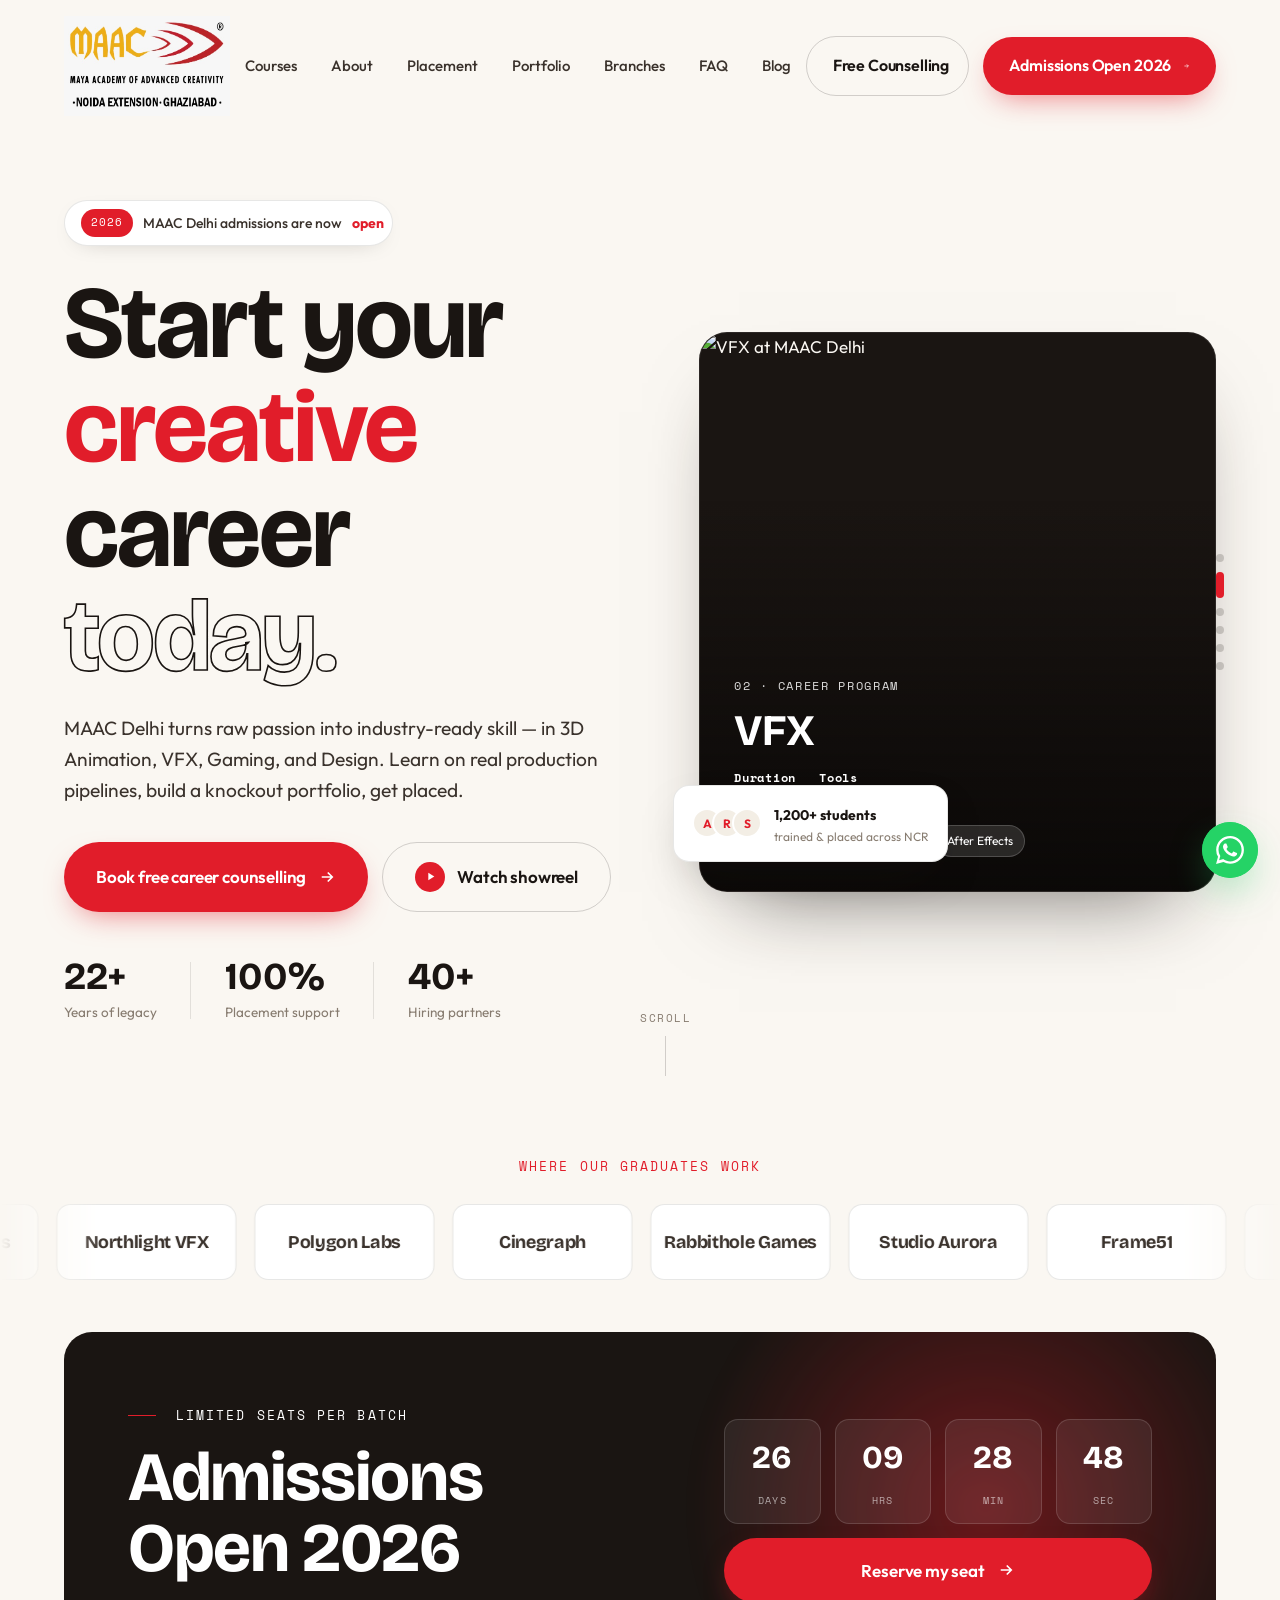
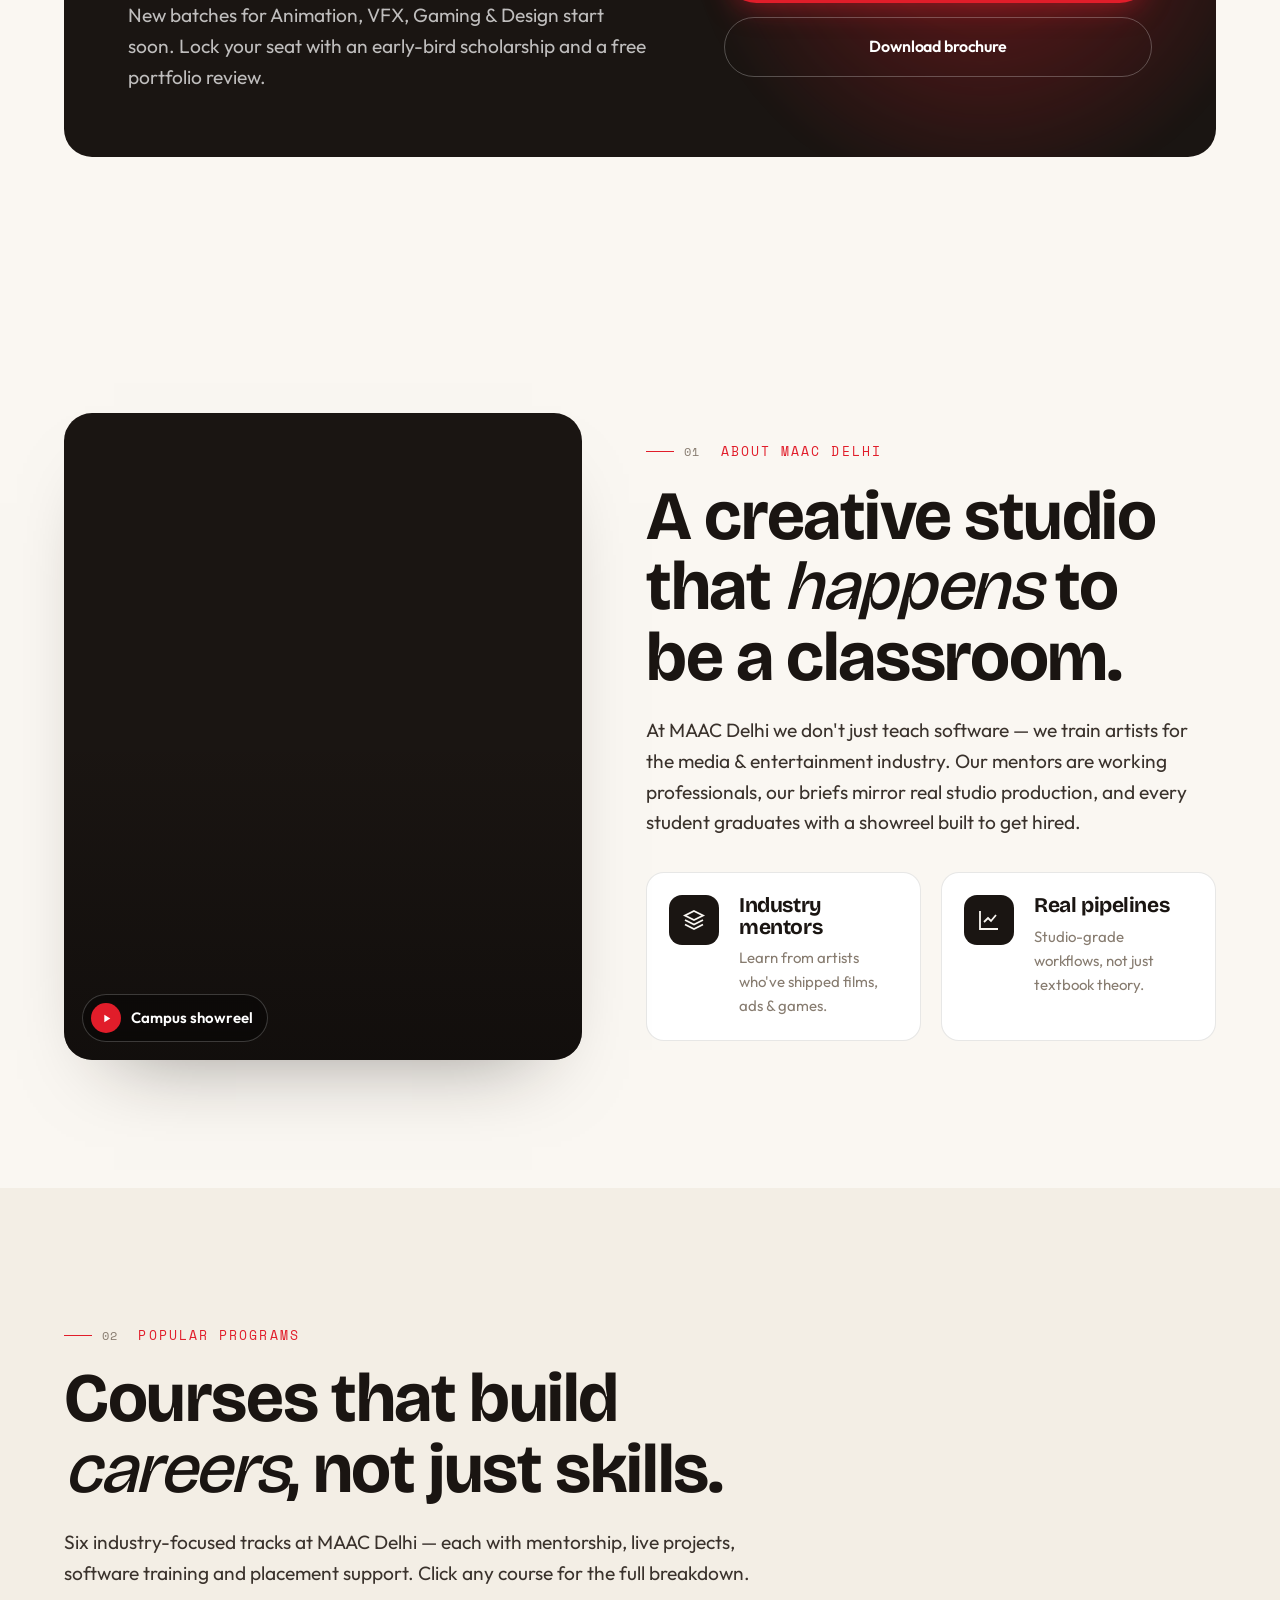
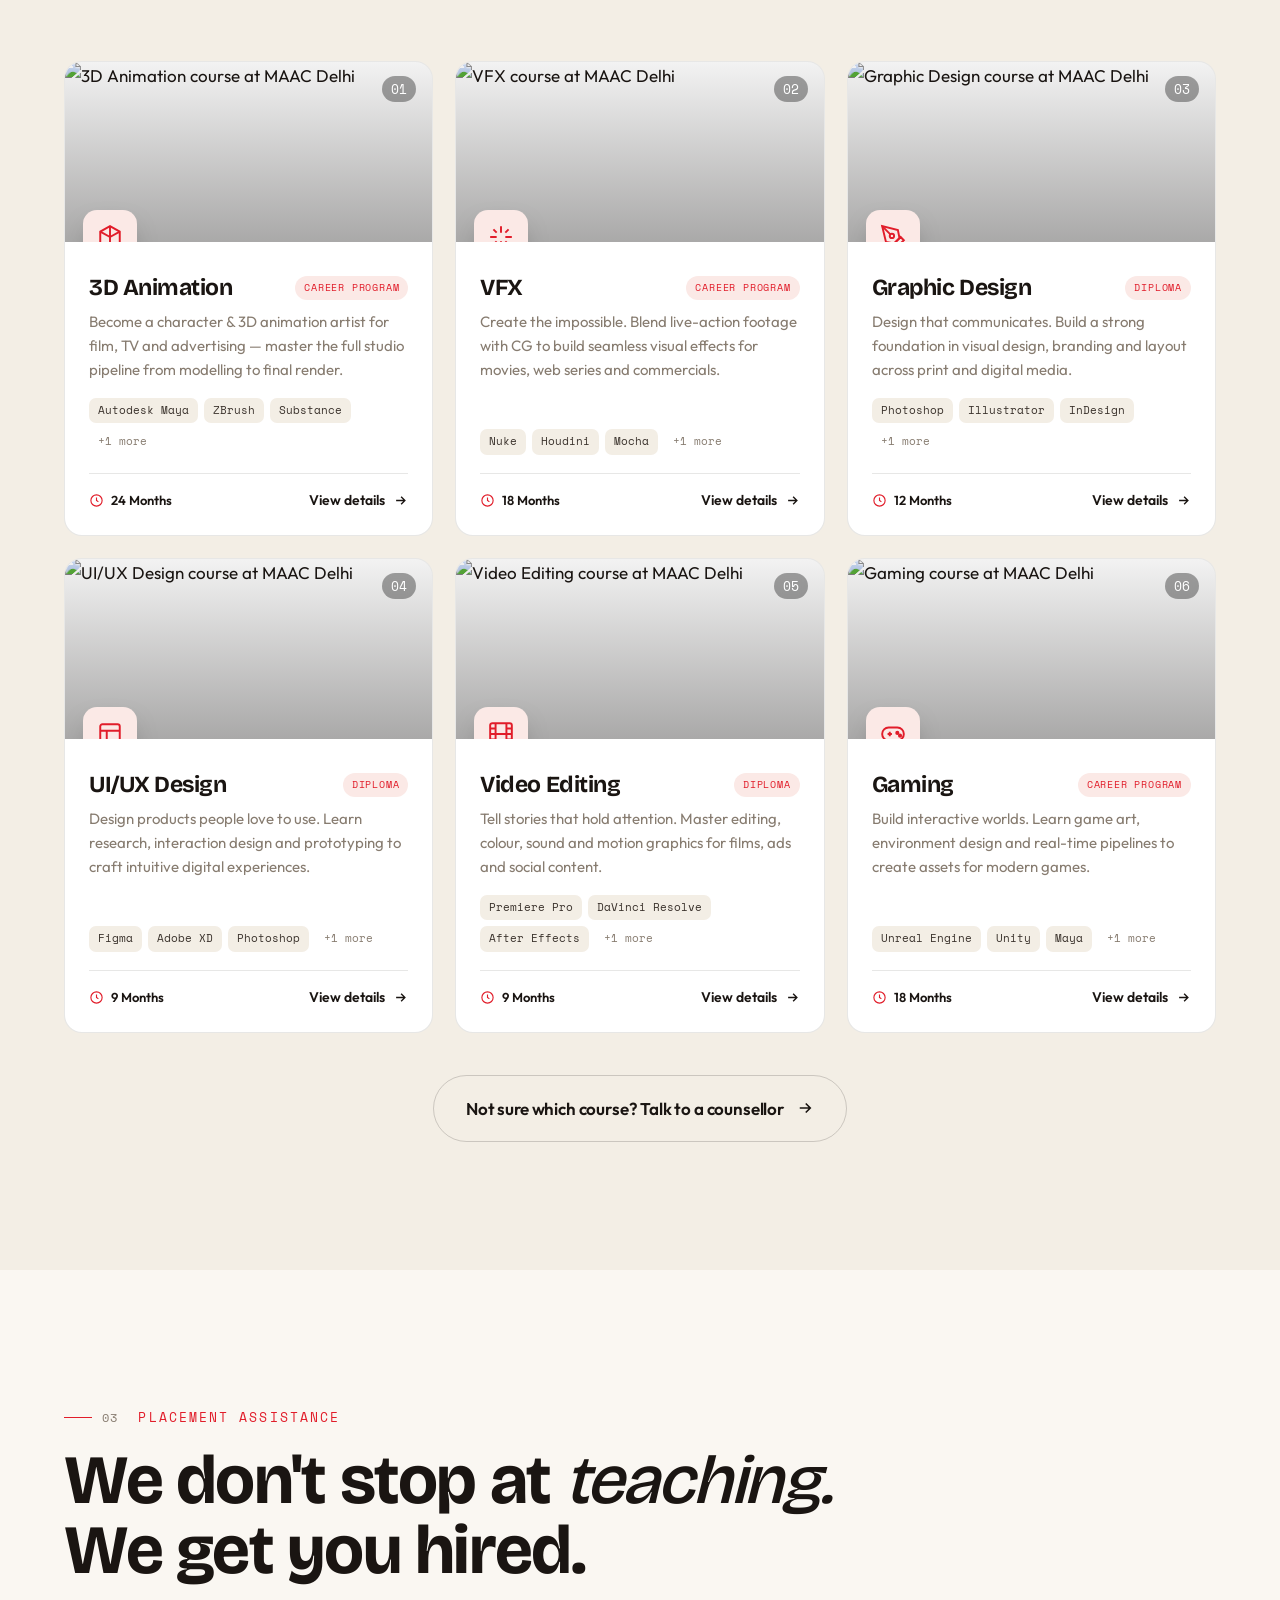
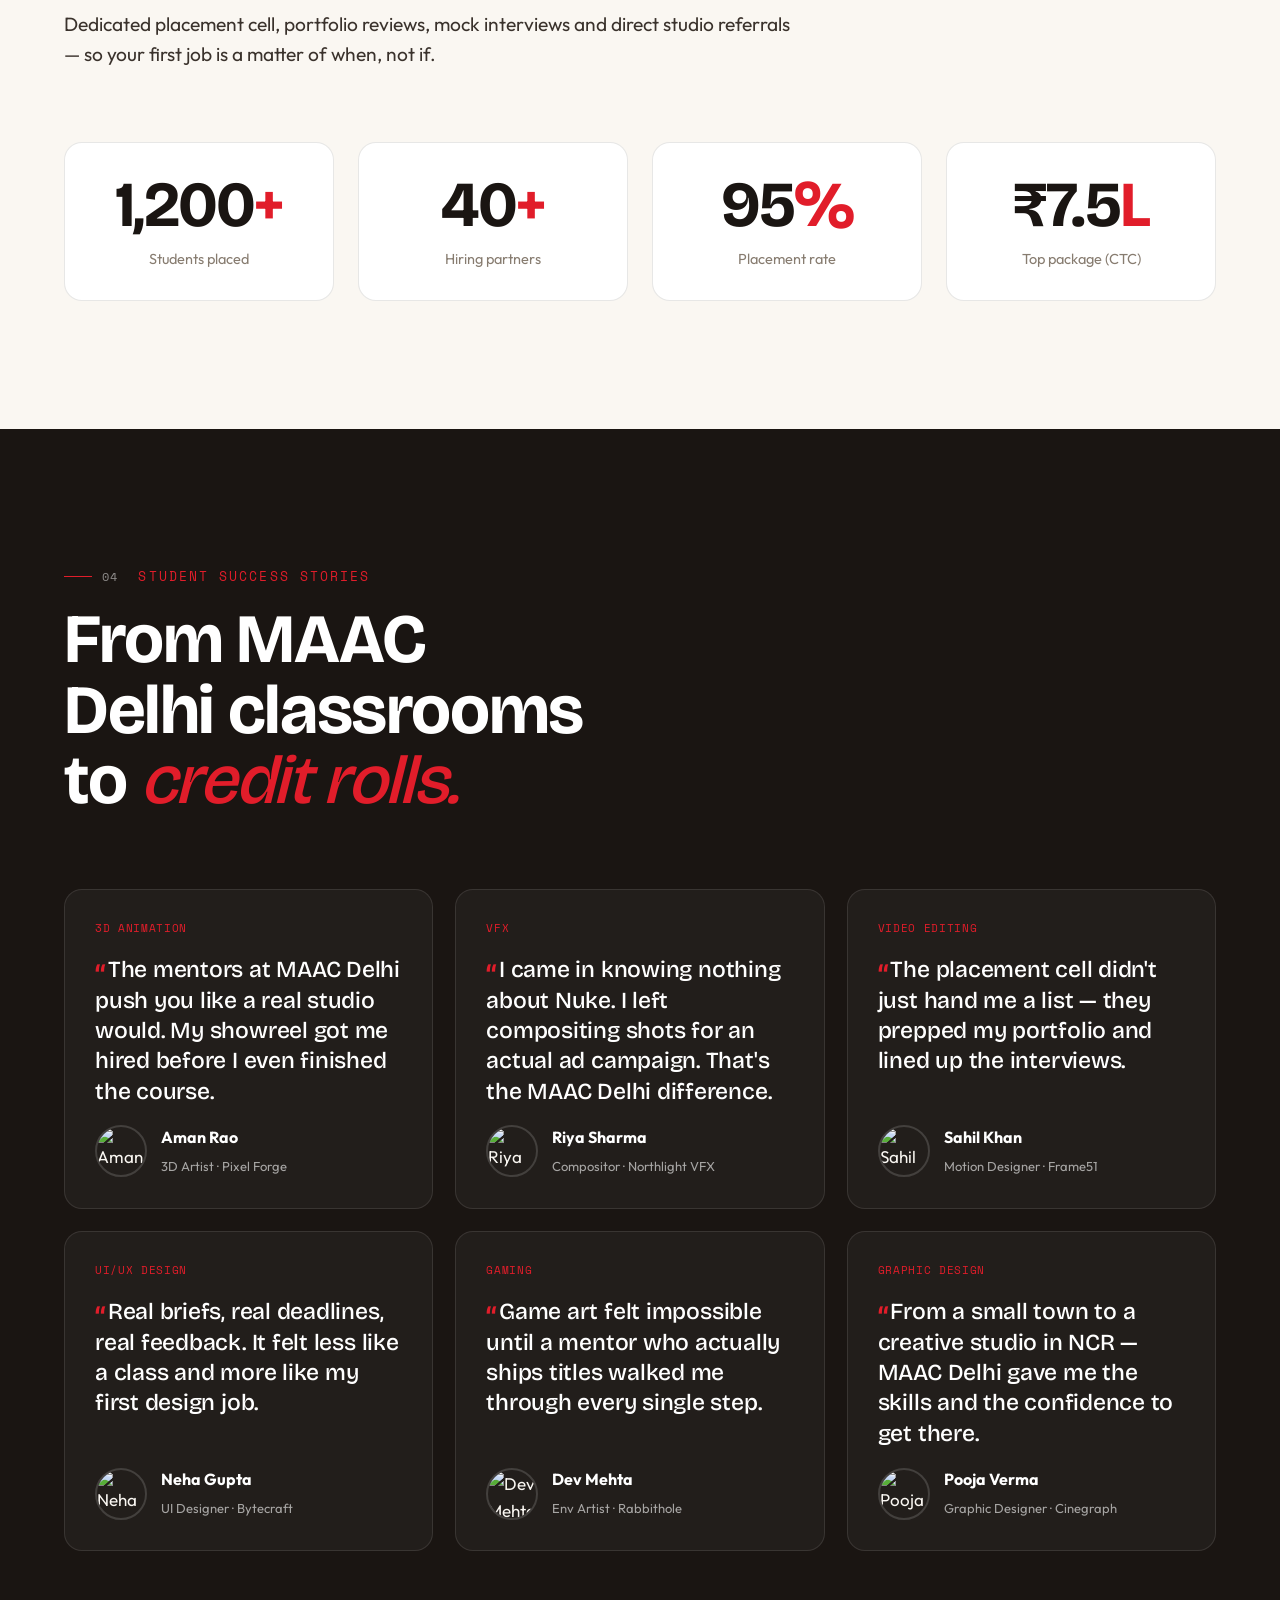
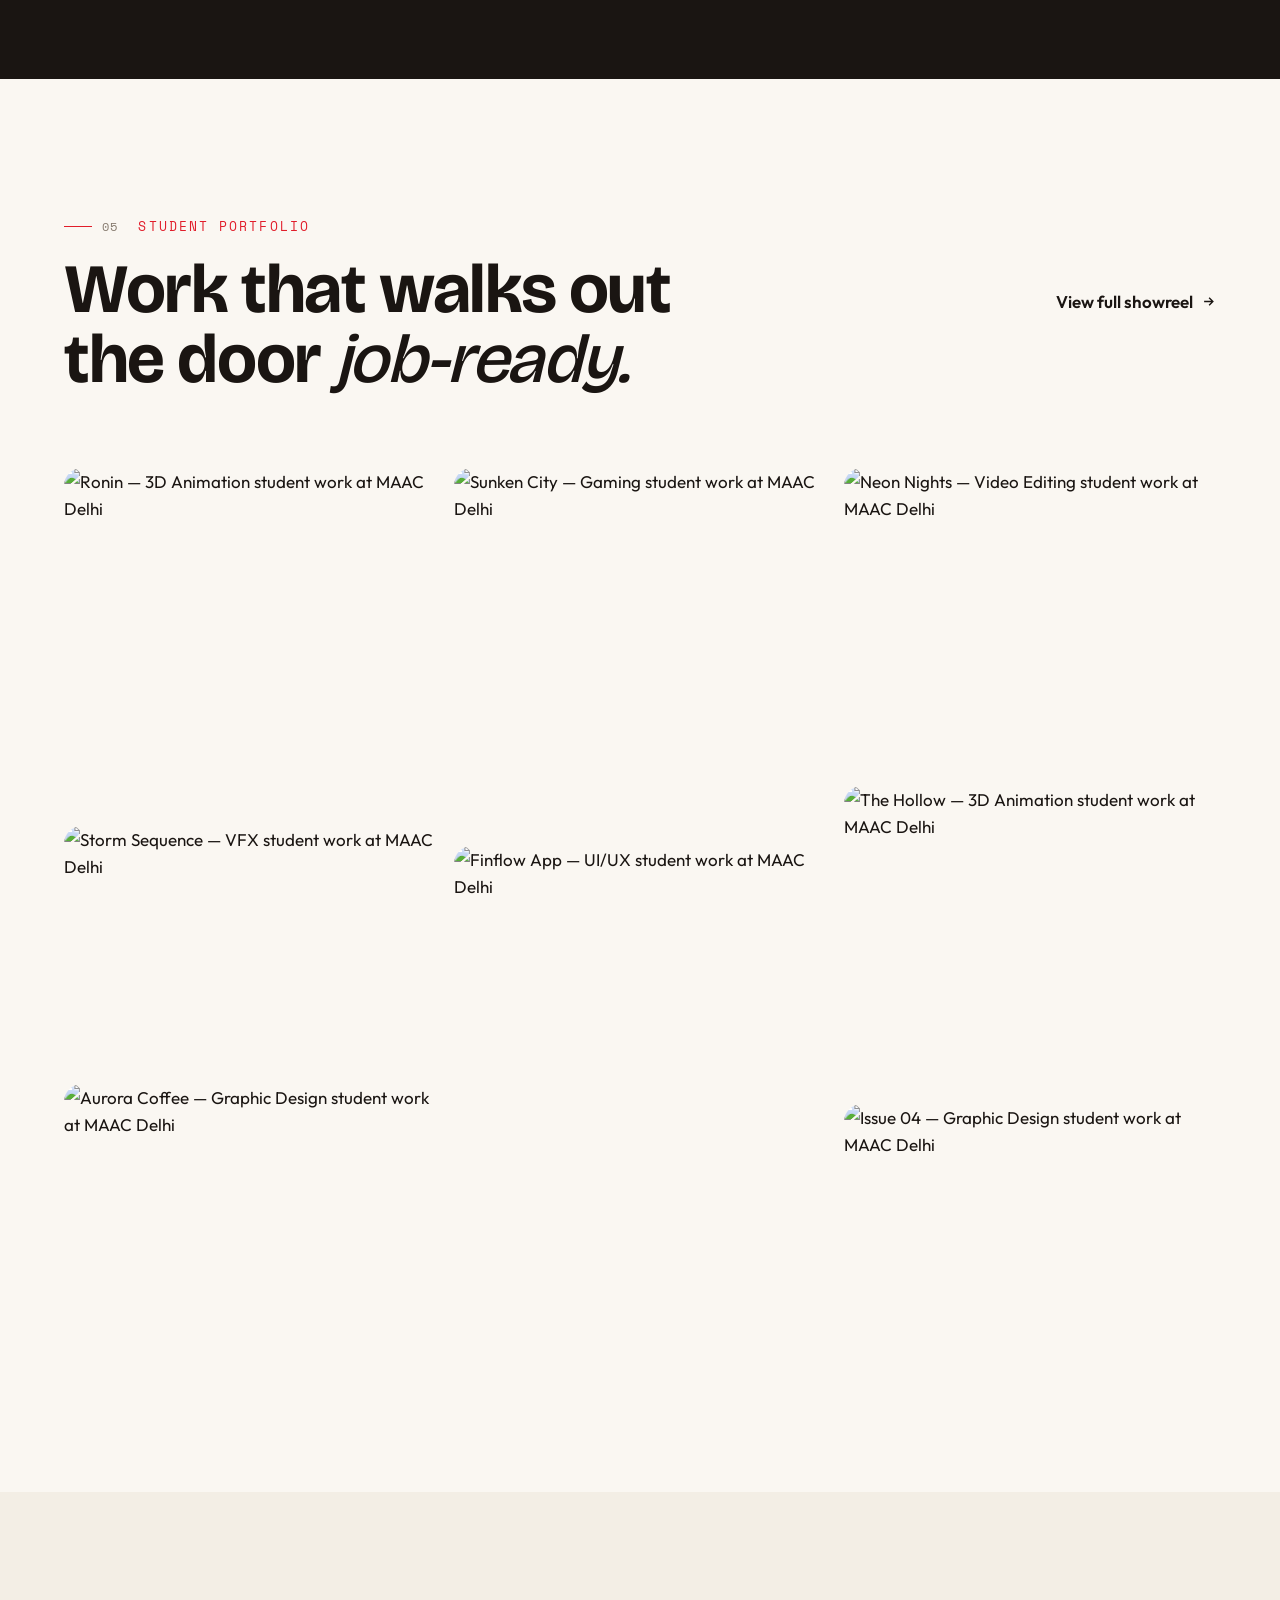
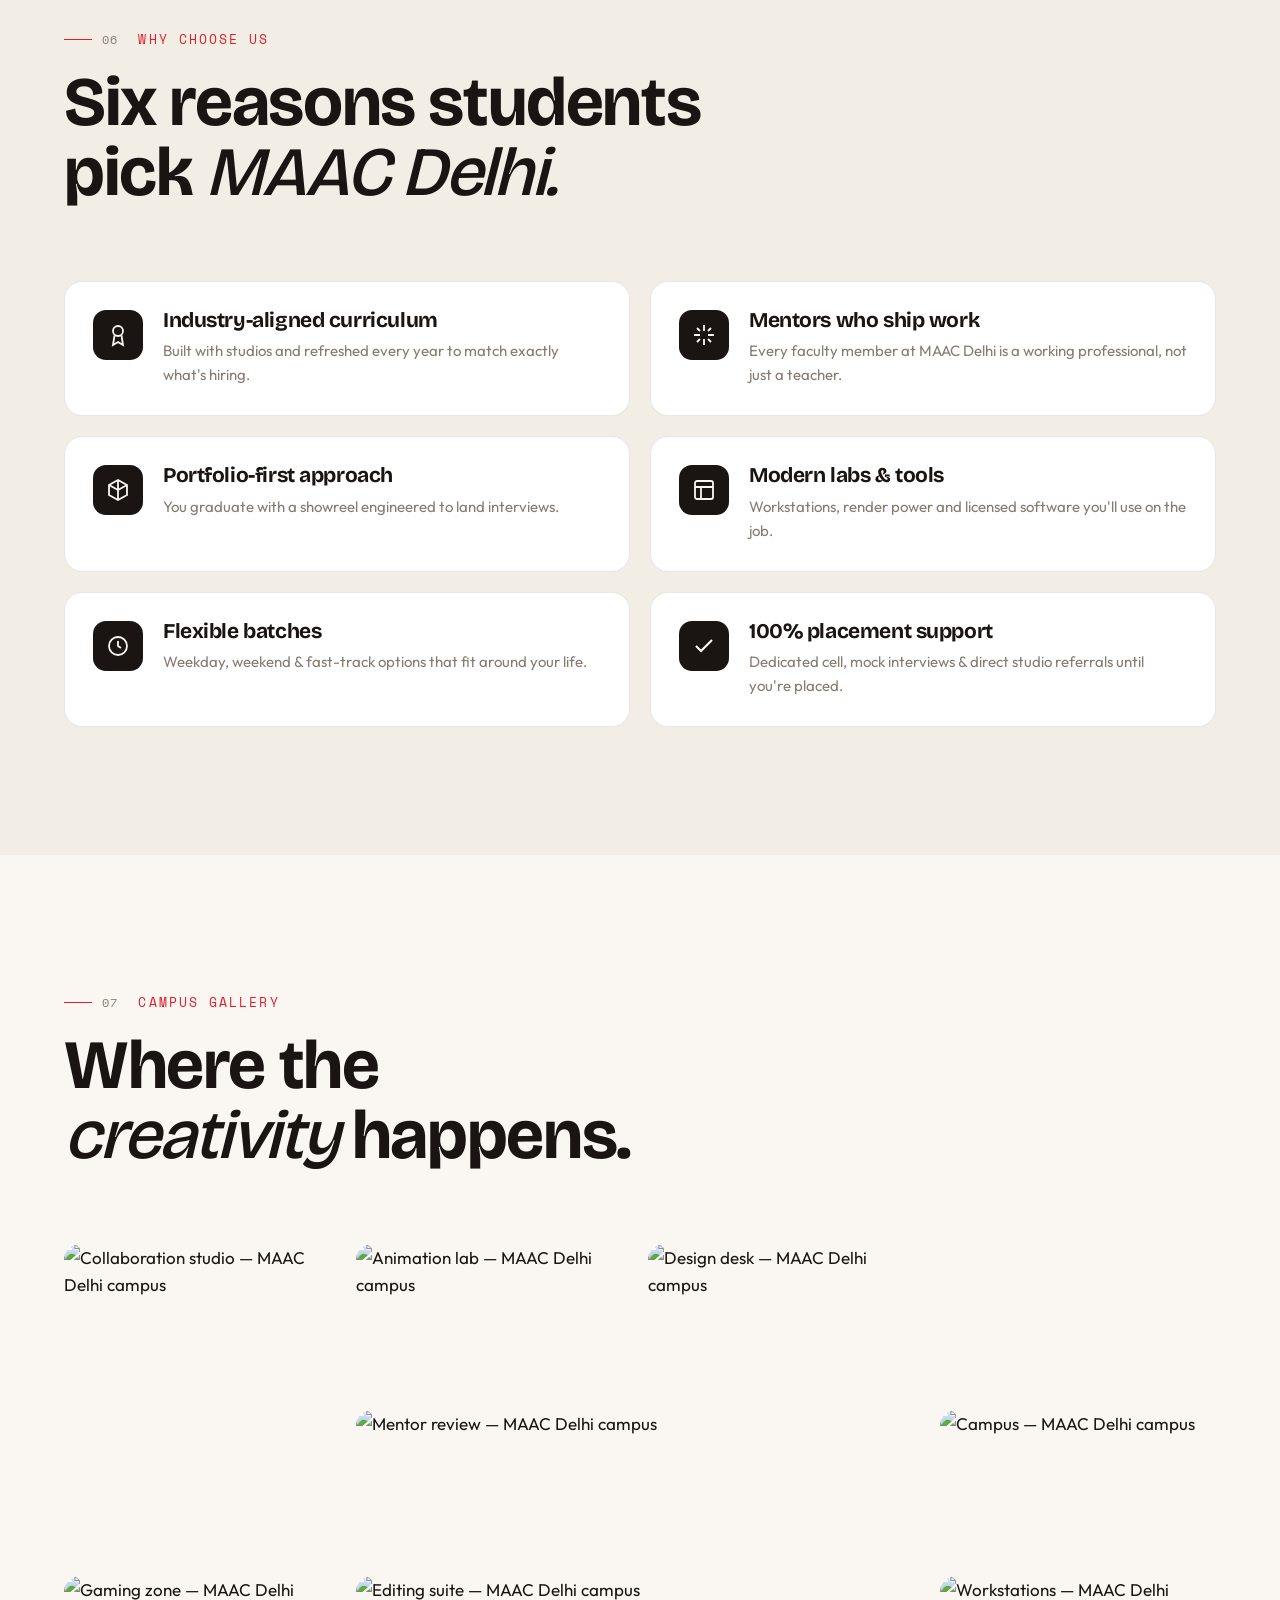
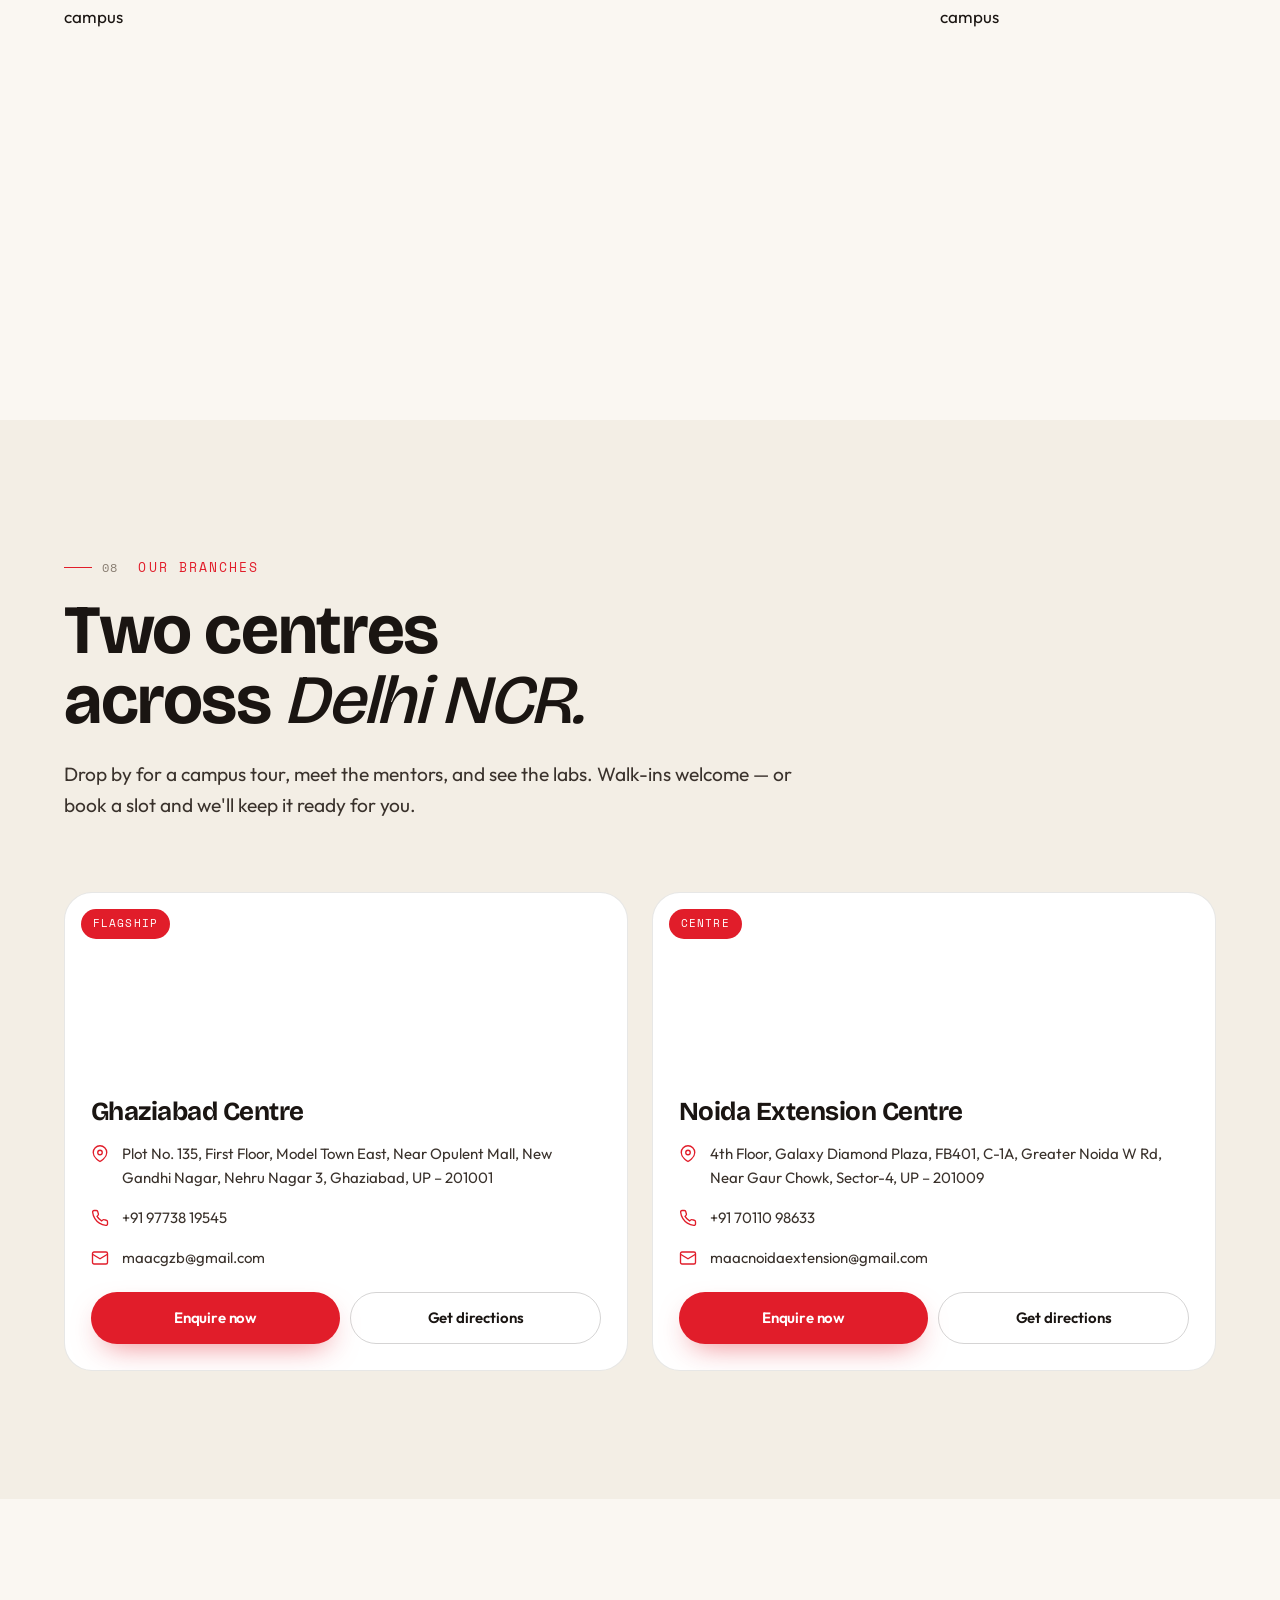
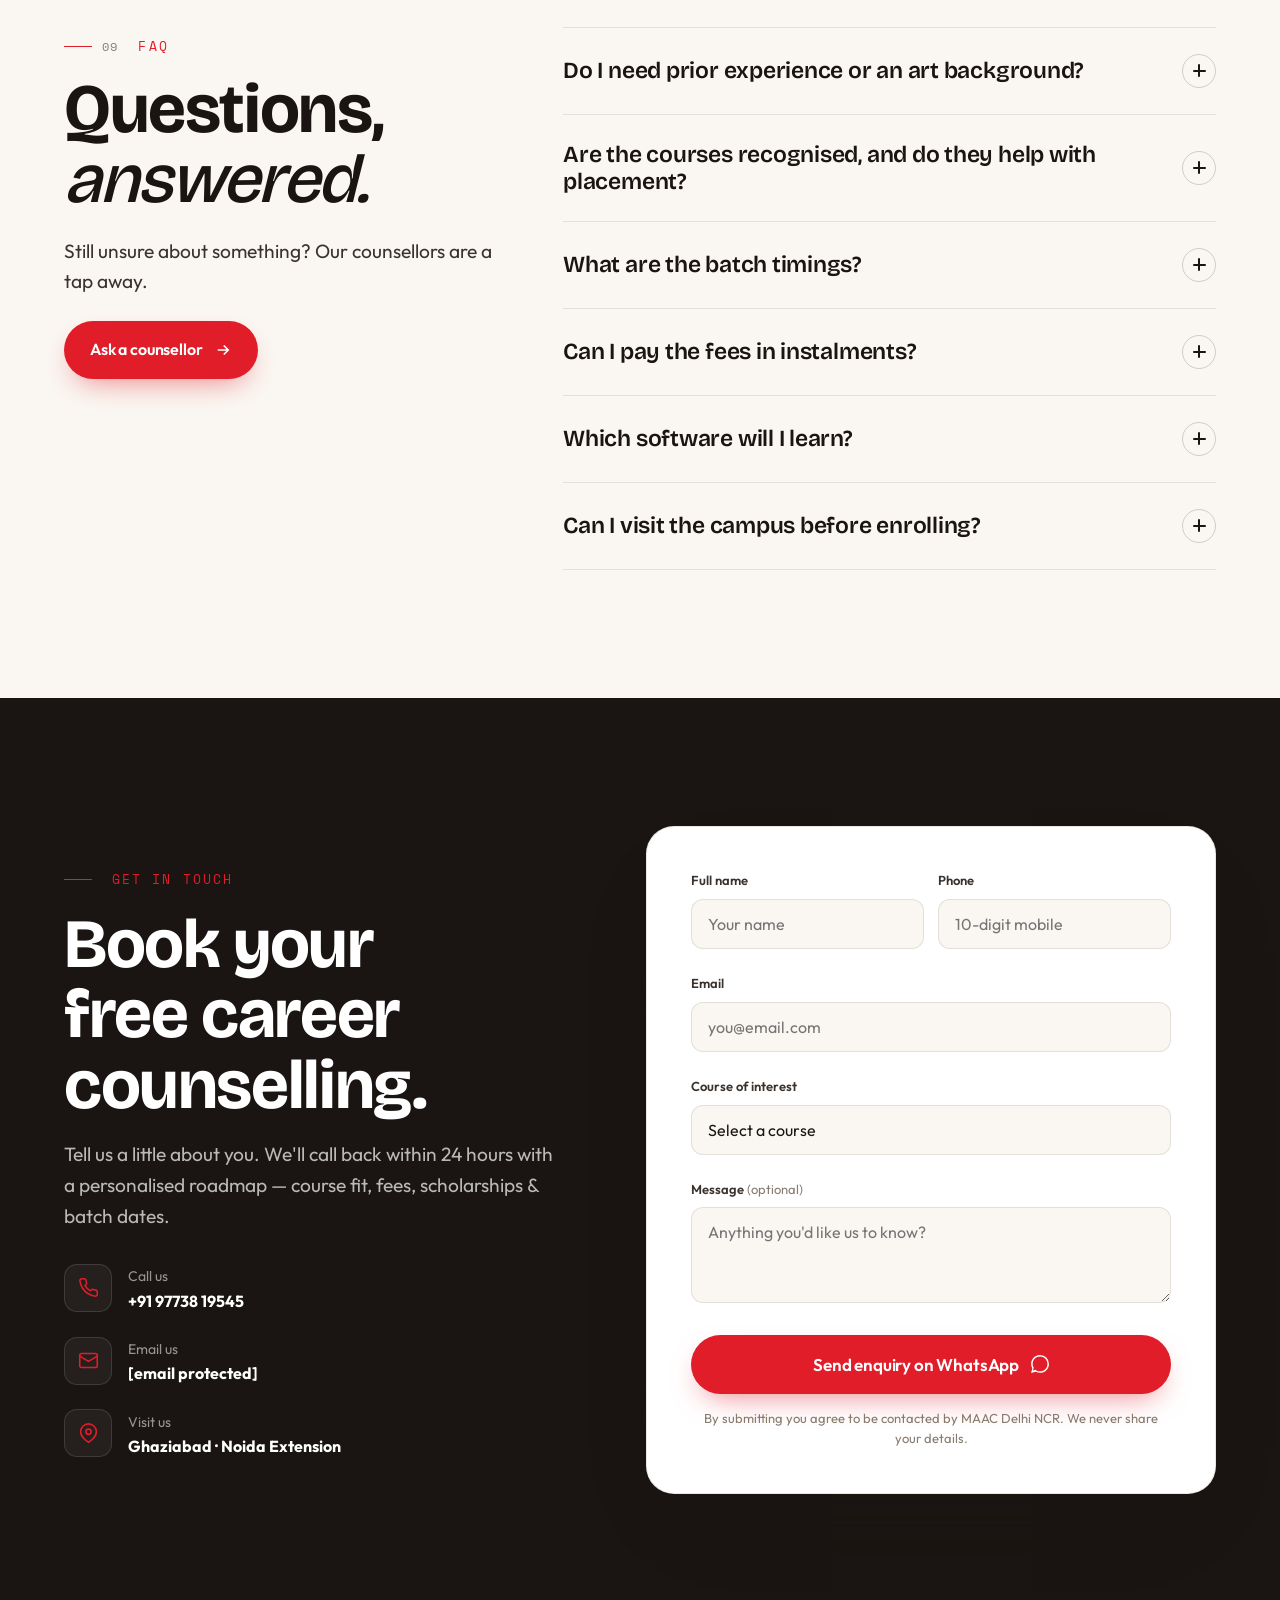
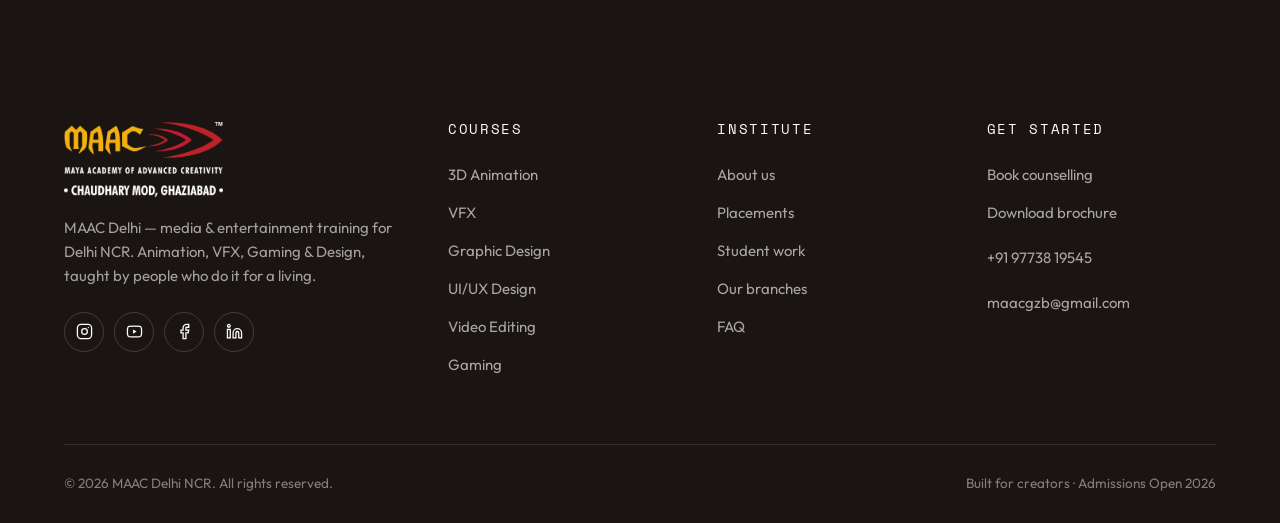
==== index.html @ 4921e900 "Initial commit: website landing page with static blogs system and SEO fixes" ====
<!DOCTYPE html>
<html lang="en">
<head>
<meta charset="UTF-8" />
<meta name="viewport" content="width=device-width, initial-scale=1.0" />

<!-- ============ SEO ============ -->
<title>MAAC Delhi — Animation, VFX, Gaming & Design Institute | Admissions Open 2026</title>
<meta name="description" content="MAAC Delhi — premier institute for 3D Animation, VFX, Graphic Design, UI/UX, Video Editing & Gaming. Industry-led training, 100% placement assistance. Admissions Open 2026. MAAC Delhi centres in Ghaziabad & Noida Extension." />
<meta name="keywords" content="MAAC Delhi, MAAC Delhi NCR, animation institute Ghaziabad, VFX course Noida, 3D animation Delhi, game design course, graphic design, UI UX design, video editing course" />
<meta name="author" content="MAAC Delhi" />
<meta name="theme-color" content="#e11d2a" />
<link rel="canonical" href="https://www.maacdelhincr.com/" />

<!-- ============ OPEN GRAPH ============ -->
<meta property="og:type" content="website" />
<meta property="og:title" content="MAAC Delhi — Start Your Creative Career | Admissions Open 2026" />
<meta property="og:description" content="MAAC Delhi: industry-led training in Animation, VFX, Gaming & Design. 100% placement assistance. Book a free career counselling session." />
<meta property="og:image" content="assets/img/maac-logo.webp" />
<meta property="og:url" content="https://www.maacdelhincr.com/" />
<meta property="og:site_name" content="MAAC Delhi" />
<meta name="twitter:card" content="summary_large_image" />
<meta name="twitter:title" content="MAAC Delhi — Animation, VFX, Gaming & Design" />
<meta name="twitter:description" content="Admissions Open 2026. Build a creative career with industry-led training." />

<!-- ============ FONTS ============ -->
<link rel="preconnect" href="https://fonts.googleapis.com" />
<link rel="preconnect" href="https://fonts.gstatic.com" crossorigin />
<link href="https://fonts.googleapis.com/css2?family=Bricolage+Grotesque:opsz,wght@12..96,500;12..96,600;12..96,700;12..96,800&family=Outfit:wght@300;400;500;600;700&family=Space+Mono:wght@400;700&display=swap" rel="stylesheet" />

<link rel="stylesheet" href="assets/css/styles.css" />

<!-- ============ SCHEMA MARKUP ============ -->
<script type="application/ld+json">
{
  "@context": "https://schema.org",
  "@type": "EducationalOrganization",
  "name": "MAAC Delhi",
  "alternateName": "MAAC Delhi NCR",
  "description": "MAAC Delhi — institute for 3D Animation, VFX, Graphic Design, UI/UX, Video Editing and Game Design.",
  "logo": "assets/img/maacdelhi.jpeg",
  "url": "https://www.maacdelhincr.com/",
  "telephone": "+91-9773819545",
  "email": "maacgzb@gmail.com",
  "address": {
    "@type": "PostalAddress",
    "streetAddress": "Plot No. 135, First Floor, Model Town East, Near Opulent Mall, New Gandhi Nagar, Nehru Nagar 3",
    "addressLocality": "Ghaziabad",
    "addressRegion": "Uttar Pradesh",
    "postalCode": "201001",
    "addressCountry": "IN"
  },
  "sameAs": ["https://www.instagram.com/", "https://www.facebook.com/", "https://www.youtube.com/"]
}
</script>
</head>

<body>

<!-- ====================================================== NAV -->
<header class="nav" id="nav">
  <a href="#top" class="brand" aria-label="MAAC Delhi home">
    <img class="brand-logo" src="assets/img/maacdelhi.jpeg" alt="MAAC Delhi NCR" />
    
  </a>
  <nav class="nav-links" aria-label="Primary">
    <a href="#courses">Courses</a>
    <a href="#about">About</a>
    <a href="#placement">Placement</a>
    <a href="#portfolio">Portfolio</a>
    <a href="#branches">Branches</a>
    <a href="#faq">FAQ</a>
    <a href="blogs/index.html">Blog</a>
  </nav>
  <div class="nav-cta">
    <a href="#contact" class="btn btn--ghost">Free Counselling</a>
    <a href="#contact" class="btn btn--red">Admissions Open 2026
      <svg class="btn-ico" viewBox="0 0 24 24" fill="none" stroke="currentColor" stroke-width="2.2"><path d="M5 12h14M13 6l6 6-6 6"/></svg>
    </a>
    <button class="nav-burger" id="burger" aria-label="Menu"><span></span><span></span><span></span></button>
  </div>
</header>

<!-- mobile drawer -->
<div class="drawer" id="drawer">
  <a href="#courses">Courses</a>
  <a href="#about">About</a>
  <a href="#placement">Placement</a>
  <a href="#portfolio">Portfolio</a>
  <a href="#branches">Branches</a>
  <a href="#faq">FAQ</a>
  <a href="blogs/index.html">Blog</a>
  <a href="#contact" class="btn btn--red">Admissions Open 2026</a>
</div>

<main id="top">

<!-- ====================================================== HERO -->
<section class="hero" id="hero">
  <div class="wrap hero-grid">
    <div class="hero-copy">
      <span class="hero-badge reveal"><span class="pill">2026</span> MAAC Delhi admissions are now <b>open</b></span>
      <h1 class="h-xl reveal">Start your<br /><span class="accent">creative</span> career<br /><span class="stroke">today.</span></h1>
      <p class="lead reveal">MAAC Delhi turns raw passion into industry-ready skill — in 3D Animation, VFX, Gaming, and Design. Learn on real production pipelines, build a knockout portfolio, get placed.</p>
      <div class="hero-cta reveal">
        <a href="#contact" class="btn btn--red btn--lg">Book free career counselling
          <svg class="btn-ico" viewBox="0 0 24 24" fill="none" stroke="currentColor" stroke-width="2.2"><path d="M5 12h14M13 6l6 6-6 6"/></svg>
        </a>
        <button class="btn btn--ghost btn--lg btn--play" data-showreel>
          <span class="play-dot"><svg viewBox="0 0 24 24" fill="currentColor"><path d="M8 5v14l11-7z"/></svg></span>
          Watch showreel
        </button>
      </div>
      <div class="hero-stats reveal">
        <div class="hero-stat"><div class="n" data-count="22" data-suffix="+">0</div><div class="l">Years of legacy</div></div>
        <div class="hero-stat"><div class="n" data-count="100" data-suffix="%">0</div><div class="l">Placement support</div></div>
        <div class="hero-stat"><div class="n" data-count="40" data-suffix="+">0</div><div class="l">Hiring partners</div></div>
      </div>
    </div>

    <!-- rotating course showcase -->
    <div class="showcase reveal" id="showcase" aria-label="Featured courses">
      <div class="sc-dots" id="scDots"></div>
      <div class="showcase-stack" id="scStack"></div>
      <div class="showcase-float">
        <span class="av"><i>A</i><i>R</i><i>S</i></span>
        <div><b>1,200+ students</b><small>trained &amp; placed across NCR</small></div>
      </div>
    </div>
  </div>
  <div class="scroll-cue reveal">Scroll<i></i></div>
</section>

<!-- ====================================================== PARTNER MARQUEE -->
<section class="section" style="padding-block: clamp(30px,4vw,56px);">
  <div class="wrap" style="text-align:center; margin-bottom:26px;">
    <span class="eyebrow center" style="justify-content:center;">Where our graduates work</span>
  </div>
  <div class="marquee" id="partnerMarquee">
    <div class="marquee-track" id="partnerTrack"></div>
  </div>
</section>

<!-- ====================================================== ADMISSIONS STRIP -->
<section class="section" style="padding-top:0;">
  <div class="wrap">
    <div class="admit reveal">
      <div>
        <span class="eyebrow" style="color:#fff;"><span style="background:#fff;"></span>Limited seats per batch</span>
        <h2 class="h-lg" style="margin:18px 0 16px;">Admissions Open 2026</h2>
        <p class="lead">New batches for Animation, VFX, Gaming &amp; Design start soon. Lock your seat with an early-bird scholarship and a free portfolio review.</p>
      </div>
      <div class="admit-actions">
        <div class="countdown" id="countdown" aria-label="Next batch starts in">
          <div class="cd"><b data-cd="days">00</b><span>Days</span></div>
          <div class="cd"><b data-cd="hours">00</b><span>Hrs</span></div>
          <div class="cd"><b data-cd="mins">00</b><span>Min</span></div>
          <div class="cd"><b data-cd="secs">00</b><span>Sec</span></div>
        </div>
        <a href="#contact" class="btn btn--red btn--lg">Reserve my seat
          <svg class="btn-ico" viewBox="0 0 24 24" fill="none" stroke="currentColor" stroke-width="2.2"><path d="M5 12h14M13 6l6 6-6 6"/></svg>
        </a>
        <a href="#" class="btn btn--ghost" style="border-color:rgba(255,255,255,.25);color:#fff;justify-content:center;" data-wa="I'd like to download the MAAC Delhi NCR 2026 course brochure.">Download brochure</a>
      </div>
    </div>
  </div>
</section>

<!-- ====================================================== ABOUT -->
<section class="section" id="about">
  <div class="wrap">
    <div class="contact-grid" style="align-items:center;">
      <div class="reveal">
        <div class="about-media" data-showreel>
          <video class="about-video" autoplay muted loop playsinline poster="" preload="metadata">
            <source src="https://videos.pexels.com/video-files/3141208/3141208-uhd_2560_1440_25fps.mp4" type="video/mp4" />
          </video>
          <span class="about-reel-tag"><span class="play-dot"><svg viewBox="0 0 24 24" fill="currentColor"><path d="M8 5v14l11-7z"/></svg></span> Campus showreel</span>
        </div>
      </div>
      <div>
        <span class="eyebrow reveal"><span class="sec-index">01</span> &nbsp;About MAAC Delhi</span>
        <h2 class="h-lg reveal" style="margin:20px 0 22px;">A creative studio that <em class="serif">happens</em> to be a classroom.</h2>
        <p class="lead reveal">At MAAC Delhi we don't just teach software — we train artists for the media &amp; entertainment industry. Our mentors are working professionals, our briefs mirror real studio production, and every student graduates with a showreel built to get hired.</p>
        <div class="why-grid reveal" data-stagger style="margin-top:34px;grid-template-columns:1fr 1fr;">
          <div class="why" style="padding:22px;">
            <div class="why-ico"><svg viewBox="0 0 24 24" fill="none" stroke="currentColor" stroke-width="1.8"><path d="M12 3l9 4.5-9 4.5-9-4.5L12 3z"/><path d="M3 12l9 4.5 9-4.5M3 16.5L12 21l9-4.5"/></svg></div>
            <div><h3>Industry mentors</h3><p>Learn from artists who've shipped films, ads &amp; games.</p></div>
          </div>
          <div class="why" style="padding:22px;">
            <div class="why-ico"><svg viewBox="0 0 24 24" fill="none" stroke="currentColor" stroke-width="1.8"><path d="M3 3v18h18"/><path d="M7 14l4-4 3 3 5-6"/></svg></div>
            <div><h3>Real pipelines</h3><p>Studio-grade workflows, not just textbook theory.</p></div>
          </div>
        </div>
      </div>
    </div>
  </div>
</section>

<!-- ====================================================== COURSES -->
<section class="section" id="courses" style="background:var(--paper-2);">
  <div class="wrap">
    <div class="section-head reveal">
      <span class="eyebrow"><span class="sec-index">02</span> &nbsp;Popular programs</span>
      <h2 class="h-lg">Courses that build <em class="serif">careers</em>, not just skills.</h2>
      <p class="lead">Six industry-focused tracks at MAAC Delhi — each with mentorship, live projects, software training and placement support. Click any course for the full breakdown.</p>
    </div>
    <div class="courses-grid" id="coursesGrid" data-stagger></div>
    <div class="reveal" style="text-align:center;margin-top:42px;">
      <a href="#contact" class="btn btn--ghost btn--lg">Not sure which course? Talk to a counsellor
        <svg class="btn-ico" viewBox="0 0 24 24" fill="none" stroke="currentColor" stroke-width="2.2"><path d="M5 12h14M13 6l6 6-6 6"/></svg>
      </a>
    </div>
  </div>
</section>

<!-- ====================================================== PLACEMENT + COUNTERS -->
<section class="section" id="placement">
  <div class="wrap">
    <div class="section-head reveal" style="max-width:820px;">
      <span class="eyebrow"><span class="sec-index">03</span> &nbsp;Placement assistance</span>
      <h2 class="h-lg">We don't stop at <em class="serif">teaching.</em> We get you hired.</h2>
      <p class="lead">Dedicated placement cell, portfolio reviews, mock interviews and direct studio referrals — so your first job is a matter of when, not if.</p>
    </div>
    <div class="stats reveal" data-stagger>
      <div class="stat"><div class="n"><span data-count="1200">0</span><span class="suf">+</span></div><div class="l">Students placed</div></div>
      <div class="stat"><div class="n"><span data-count="40">0</span><span class="suf">+</span></div><div class="l">Hiring partners</div></div>
      <div class="stat"><div class="n"><span data-count="95">0</span><span class="suf">%</span></div><div class="l">Placement rate</div></div>
      <div class="stat"><div class="n">₹<span data-count="7.5" data-decimals="1">0</span><span class="suf">L</span></div><div class="l">Top package (CTC)</div></div>
    </div>
  </div>
</section>

<!-- ====================================================== SUCCESS STORIES -->
<section class="section" id="stories" style="background:var(--ink);color:var(--paper);overflow:hidden;">
  <div class="wrap">
    <div class="section-head reveal">
      <span class="eyebrow" style="color:var(--red);"><span class="sec-index" style="color:rgba(255,255,255,.5);">04</span> &nbsp;Student success stories</span>
      <h2 class="h-lg" style="color:#fff;">From MAAC Delhi classrooms to <em class="serif" style="color:var(--red);">credit rolls.</em></h2>
    </div>
    <div class="testi-grid reveal" data-stagger id="testiGrid"></div>
  </div>
</section>

<!-- ====================================================== PORTFOLIO -->
<section class="section" id="portfolio">
  <div class="wrap">
    <div class="section-head reveal row between center" style="max-width:none;flex-wrap:wrap;gap:20px;">
      <div style="max-width:620px;">
        <span class="eyebrow"><span class="sec-index">05</span> &nbsp;Student portfolio</span>
        <h2 class="h-lg" style="margin-top:18px;">Work that walks out the door <em class="serif">job-ready.</em></h2>
      </div>
      <a href="#" class="link-arrow" data-showreel>View full showreel
        <svg viewBox="0 0 24 24" fill="none" stroke="currentColor" stroke-width="2.2"><path d="M5 12h14M13 6l6 6-6 6"/></svg>
      </a>
    </div>
    <div class="portfolio reveal" id="portfolioGrid"></div>
  </div>
</section>

<!-- ====================================================== WHY US -->
<section class="section" id="why" style="background:var(--paper-2);">
  <div class="wrap">
    <div class="section-head reveal">
      <span class="eyebrow"><span class="sec-index">06</span> &nbsp;Why choose us</span>
      <h2 class="h-lg">Six reasons students pick <em class="serif">MAAC Delhi.</em></h2>
    </div>
    <div class="why-grid reveal" data-stagger id="whyGrid"></div>
  </div>
</section>

<!-- ====================================================== CAMPUS GALLERY -->
<section class="section" id="gallery">
  <div class="wrap">
    <div class="section-head reveal">
      <span class="eyebrow"><span class="sec-index">07</span> &nbsp;Campus gallery</span>
      <h2 class="h-lg">Where the <em class="serif">creativity</em> happens.</h2>
    </div>
    <div class="gallery reveal" data-stagger id="galleryGrid"></div>
  </div>
</section>

<!-- ====================================================== BRANCHES -->
<section class="section" id="branches" style="background:var(--paper-2);">
  <div class="wrap">
    <div class="section-head reveal">
      <span class="eyebrow"><span class="sec-index">08</span> &nbsp;Our branches</span>
      <h2 class="h-lg">Two centres across <em class="serif">Delhi NCR.</em></h2>
      <p class="lead">Drop by for a campus tour, meet the mentors, and see the labs. Walk-ins welcome — or book a slot and we'll keep it ready for you.</p>
    </div>
    <div class="branches reveal" data-stagger id="branchesGrid"></div>
  </div>
</section>

<!-- ====================================================== FAQ -->
<section class="section" id="faq">
  <div class="wrap">
    <div class="faq-grid">
      <div class="section-head reveal" style="margin-bottom:0;">
        <span class="eyebrow"><span class="sec-index">09</span> &nbsp;FAQ</span>
        <h2 class="h-lg" style="margin-top:18px;">Questions, <em class="serif">answered.</em></h2>
        <p class="lead" style="margin-top:20px;">Still unsure about something? Our counsellors are a tap away.</p>
        <a href="#contact" class="btn btn--red" style="margin-top:24px;">Ask a counsellor
          <svg class="btn-ico" viewBox="0 0 24 24" fill="none" stroke="currentColor" stroke-width="2.2"><path d="M5 12h14M13 6l6 6-6 6"/></svg>
        </a>
      </div>
      <div class="faq-list reveal" id="faqList"></div>
    </div>
  </div>
</section>

<!-- ====================================================== CONTACT -->
<section class="section" id="contact" style="background:var(--ink);color:var(--paper);">
  <div class="wrap">
    <div class="contact-grid">
      <div class="contact-aside">
        <span class="eyebrow" style="color:var(--red);"><span style="background:var(--red);"></span>Get in touch</span>
        <h2 class="h-lg reveal" style="color:#fff;margin:20px 0 18px;">Book your free career counselling.</h2>
        <p class="lead reveal" style="color:rgba(255,255,255,.7);">Tell us a little about you. We'll call back within 24 hours with a personalised roadmap — course fit, fees, scholarships &amp; batch dates.</p>
        <ul class="reveal" data-stagger>
          <li><span class="ci" style="background:rgba(255,255,255,.05);border-color:rgba(255,255,255,.12);"><svg viewBox="0 0 24 24" fill="none" stroke="currentColor" stroke-width="1.8"><path d="M22 16.9v3a2 2 0 01-2.2 2 19.8 19.8 0 01-8.6-3 19.5 19.5 0 01-6-6 19.8 19.8 0 01-3-8.6A2 2 0 014.1 2h3a2 2 0 012 1.7c.1.9.4 1.8.7 2.7a2 2 0 01-.5 2.1L8.1 9.9a16 16 0 006 6l1.4-1.2a2 2 0 012.1-.4c.9.3 1.8.6 2.7.7a2 2 0 011.7 2z"/></svg></span><div><small style="color:rgba(255,255,255,.55);">Call us</small><b style="color:#fff;"><a href="tel:+919773819545">+91 97738 19545</a></b></div></li>
          <li><span class="ci" style="background:rgba(255,255,255,.05);border-color:rgba(255,255,255,.12);"><svg viewBox="0 0 24 24" fill="none" stroke="currentColor" stroke-width="1.8"><rect x="2" y="4" width="20" height="16" rx="2"/><path d="m2 7 10 6 10-6"/></svg></span><div><small style="color:rgba(255,255,255,.55);">Email us</small><b style="color:#fff;"><a href="/cdn-cgi/l/email-protection#2e434f4f4d49544c6e49434f4742004d4143"><span class="__cf_email__" data-cfemail="f29f939391958890b2959f939b9edc919d9f">[email&#160;protected]</span></a></b></div></li>
          <li><span class="ci" style="background:rgba(255,255,255,.05);border-color:rgba(255,255,255,.12);"><svg viewBox="0 0 24 24" fill="none" stroke="currentColor" stroke-width="1.8"><path d="M21 10c0 7-9 12-9 12s-9-5-9-12a9 9 0 0118 0z"/><circle cx="12" cy="10" r="3"/></svg></span><div><small style="color:rgba(255,255,255,.55);">Visit us</small><b style="color:#fff;">Ghaziabad · Noida Extension</b></div></li>
        </ul>
      </div>

      <div class="form-card reveal">
        <form id="leadForm" novalidate>
          <div class="field-2">
            <div class="field"><label for="f-name">Full name</label><input id="f-name" name="name" type="text" placeholder="Your name" required /><div class="msg">Please enter your name</div></div>
            <div class="field"><label for="f-phone">Phone</label><input id="f-phone" name="phone" type="tel" placeholder="10-digit mobile" required /><div class="msg">Enter a valid 10-digit number</div></div>
          </div>
          <div class="field"><label for="f-email">Email</label><input id="f-email" name="email" type="email" placeholder="you@email.com" /><div class="msg">Enter a valid email</div></div>
          <div class="field"><label for="f-course">Course of interest</label>
            <select id="f-course" name="course" required>
              <option value="" disabled selected>Select a course</option>
            </select>
            <div class="msg">Please choose a course</div>
          </div>
          <div class="field"><label for="f-msg">Message <span style="color:var(--muted);font-weight:400;">(optional)</span></label><textarea id="f-msg" name="message" placeholder="Anything you'd like us to know?"></textarea></div>
          <button type="submit" class="btn btn--red btn--lg">Send enquiry on WhatsApp
            <svg class="btn-ico" viewBox="0 0 24 24" fill="currentColor"><path d="M.057 24l1.687-6.163a11.867 11.867 0 01-1.587-5.946C.16 5.335 5.495 0 12.05 0a11.82 11.82 0 018.413 3.488 11.82 11.82 0 013.48 8.414c-.003 6.557-5.338 11.892-11.893 11.892a11.9 11.9 0 01-5.688-1.448L.057 24zm6.597-3.807c1.676.995 3.276 1.591 5.392 1.592 5.448 0 9.886-4.434 9.889-9.885.002-5.462-4.415-9.89-9.881-9.892-5.452 0-9.887 4.434-9.889 9.884a9.86 9.86 0 001.51 5.26l-.999 3.648 3.728-.979z"/></svg>
          </button>
          <p class="form-note">By submitting you agree to be contacted by MAAC Delhi NCR. We never share your details.</p>
        </form>
        <div class="form-success" id="formSuccess">
          <div class="ok"><svg viewBox="0 0 24 24" fill="none" stroke="currentColor" stroke-width="2.4"><path d="M20 6L9 17l-5-5"/></svg></div>
          <h3 class="h-md">You're all set!</h3>
          <p class="lead" style="margin:12px auto 0;">We've opened WhatsApp with your enquiry. A counsellor will reach out within 24 hours.</p>
        </div>
      </div>
    </div>
  </div>
</section>

</main>

<!-- ====================================================== FOOTER -->
<footer class="footer">
  <div class="wrap">
    <div class="footer-top">
      <div>
        <a href="#top" class="brand footer-brand"><img src="assets/img/maac-logo.webp" alt="MAAC Delhi" /></a>
        <p>MAAC Delhi — media &amp; entertainment training for Delhi NCR. Animation, VFX, Gaming &amp; Design, taught by people who do it for a living.</p>
        <div class="socials" style="margin-top:24px;">
          <a href="#" aria-label="Instagram"><svg viewBox="0 0 24 24" fill="none" stroke="currentColor" stroke-width="1.8"><rect x="2" y="2" width="20" height="20" rx="5"/><circle cx="12" cy="12" r="4"/><circle cx="17.5" cy="6.5" r="1" fill="currentColor" stroke="none"/></svg></a>
          <a href="#" aria-label="YouTube"><svg viewBox="0 0 24 24" fill="none" stroke="currentColor" stroke-width="1.8"><path d="M22 12s0-3.5-.4-5.2a2.7 2.7 0 00-1.9-1.9C18 4.5 12 4.5 12 4.5s-6 0-7.7.4a2.7 2.7 0 00-1.9 1.9C2 8.5 2 12 2 12s0 3.5.4 5.2a2.7 2.7 0 001.9 1.9c1.7.4 7.7.4 7.7.4s6 0 7.7-.4a2.7 2.7 0 001.9-1.9C22 15.5 22 12 22 12z"/><path d="M10 15l5-3-5-3z" fill="currentColor" stroke="none"/></svg></a>
          <a href="#" aria-label="Facebook"><svg viewBox="0 0 24 24" fill="none" stroke="currentColor" stroke-width="1.8"><path d="M18 2h-3a5 5 0 00-5 5v3H7v4h3v8h4v-8h3l1-4h-4V7a1 1 0 011-1h3z"/></svg></a>
          <a href="#" aria-label="LinkedIn"><svg viewBox="0 0 24 24" fill="none" stroke="currentColor" stroke-width="1.8"><path d="M16 8a6 6 0 016 6v7h-4v-7a2 2 0 00-4 0v7h-4v-7a6 6 0 016-6z"/><rect x="2" y="9" width="4" height="12"/><circle cx="4" cy="4" r="2"/></svg></a>
        </div>
      </div>
      <div class="footer-col">
        <h4>Courses</h4>
        <a href="#courses">3D Animation</a><a href="#courses">VFX</a><a href="#courses">Graphic Design</a><a href="#courses">UI/UX Design</a><a href="#courses">Video Editing</a><a href="#courses">Gaming</a>
      </div>
      <div class="footer-col">
        <h4>Institute</h4>
        <a href="#about">About us</a><a href="#placement">Placements</a><a href="#portfolio">Student work</a><a href="#branches">Our branches</a><a href="#faq">FAQ</a>
      </div>
      <div class="footer-col">
        <h4>Get started</h4>
        <a href="#contact">Book counselling</a><a href="#" data-wa="I'd like the MAAC Delhi 2026 brochure.">Download brochure</a>
        <span style="padding-top:14px;">+91 97738 19545</span>
        <span><a href="mailto:maacgzb@gmail.com" class="__cf_email__" data-cfemail="127f73737175687052757f737b7e3c717d7f">maacgzb@gmail.com</a></span>
      </div>
    </div>
    <div class="footer-bottom">
      <small>© <span id="year"></span> MAAC Delhi NCR. All rights reserved.</small>
      <small>Built for creators · Admissions Open 2026</small>
    </div>
  </div>
</footer>

<!-- ====================================================== FLOATING WHATSAPP -->
<a class="wa-float" id="waFloat" href="#" target="_blank" rel="noopener" aria-label="Chat on WhatsApp">
  <svg viewBox="0 0 24 24" fill="currentColor"><path d="M.057 24l1.687-6.163a11.867 11.867 0 01-1.587-5.946C.16 5.335 5.495 0 12.05 0a11.82 11.82 0 018.413 3.488 11.82 11.82 0 013.48 8.414c-.003 6.557-5.338 11.892-11.893 11.892a11.9 11.9 0 01-5.688-1.448L.057 24zm6.597-3.807c1.676.995 3.276 1.591 5.392 1.592 5.448 0 9.886-4.434 9.889-9.885.002-5.462-4.415-9.89-9.881-9.892-5.452 0-9.887 4.434-9.889 9.884a9.86 9.86 0 001.51 5.26l-.999 3.648 3.728-.979zm11.387-5.464c-.074-.124-.272-.198-.57-.347-.297-.149-1.758-.868-2.031-.967-.272-.099-.47-.149-.669.149-.198.297-.768.967-.941 1.165-.173.198-.347.223-.644.074-.297-.149-1.255-.462-2.39-1.475-.883-.788-1.48-1.761-1.653-2.059-.173-.297-.018-.458.13-.606.134-.133.297-.347.446-.521.151-.172.2-.296.3-.495.099-.198.05-.372-.025-.521-.075-.148-.669-1.611-.916-2.206-.241-.579-.486-.5-.669-.51l-.57-.01c-.198 0-.52.074-.792.372s-1.04 1.016-1.04 2.479 1.065 2.876 1.213 3.074c.149.198 2.096 3.2 5.077 4.487.709.306 1.263.489 1.694.626.712.226 1.36.194 1.872.118.571-.085 1.758-.719 2.006-1.413.248-.695.248-1.29.173-1.414z"/></svg>
  <span>Chat with us</span>
</a>

<!-- ====================================================== COURSE MODAL -->
<div class="course-modal" id="courseModal" role="dialog" aria-modal="true">
  <div class="cm-panel" id="courseModalBody"></div>
</div>

<!-- ====================================================== SHOWREEL LIGHTBOX -->
<div class="showreel-lb" id="showreel" role="dialog" aria-modal="true" aria-label="MAAC Delhi showreel">
  <button class="showreel-close" id="showreelClose" aria-label="Close">&times;</button>
  <div class="showreel-frame">
    <video id="showreelVideo" controls playsinline loop preload="none">
      <source src="https://videos.pexels.com/video-files/3129671/3129671-uhd_2560_1440_30fps.mp4" type="video/mp4" />
    </video>
  </div>
</div>

<!-- ====================================================== LIBS + APP -->
<script data-cfasync="false" src="/cdn-cgi/scripts/5c5dd728/cloudflare-static/email-decode.min.js"></script><script src="https://cdnjs.cloudflare.com/ajax/libs/gsap/3.12.5/gsap.min.js"></script>
<script src="https://cdnjs.cloudflare.com/ajax/libs/gsap/3.12.5/ScrollTrigger.min.js"></script>
<script src="https://unpkg.com/lenis@1.1.14/dist/lenis.min.js"></script>
<script src="assets/js/main.js"></script>
</body>
</html>
---- assets/css/styles.css ----
/* =================================================================
   MAAC Delhi NCR — Landing Page
   Design system + components
   Palette: warm cream paper, near-black ink, crimson accent
   Type: Bricolage Grotesque (display) / Outfit (body) / Space Mono (labels)
   ================================================================= */

/* ---------- 1. TOKENS ---------- */
:root {
  /* color */
  --paper:      #faf7f2;
  --paper-2:    #f3eee5;
  --card:       #ffffff;
  --ink:        #1a1512;
  --ink-2:      #3a322c;
  --muted:      #877c70;
  --line:       rgba(26, 21, 18, 0.10);
  --line-2:     rgba(26, 21, 18, 0.18);
  --red:        #e11d2a;
  --red-deep:   #a60f19;
  --red-soft:   #fbe9e6;
  --red-tint:   rgba(225, 29, 42, 0.08);

  /* type */
  --display: "Bricolage Grotesque", "Outfit", sans-serif;
  --body:    "Outfit", system-ui, sans-serif;
  --mono:    "Space Mono", ui-monospace, monospace;

  /* spacing rhythm */
  --pad:    clamp(20px, 5vw, 96px);
  --gap:    clamp(40px, 8vw, 140px);
  --radius: 18px;
  --radius-lg: 28px;

  /* motion */
  --ease: cubic-bezier(0.22, 1, 0.36, 1);
}

/* ---------- 2. RESET ---------- */
*, *::before, *::after { box-sizing: border-box; }
* { margin: 0; padding: 0; }
html { -webkit-text-size-adjust: 100%; }
html.lenis, html.lenis body { height: auto; }
.lenis.lenis-smooth { scroll-behavior: auto !important; }
.lenis.lenis-stopped { overflow: hidden; }

body {
  font-family: var(--body);
  background: var(--paper);
  color: var(--ink);
  font-size: 17px;
  line-height: 1.6;
  font-weight: 400;
  -webkit-font-smoothing: antialiased;
  text-rendering: optimizeLegibility;
  overflow-x: hidden;
}

img, svg { display: block; max-width: 100%; }
a { color: inherit; text-decoration: none; }
button { font-family: inherit; cursor: pointer; border: none; background: none; color: inherit; }
ul { list-style: none; }
::selection { background: var(--red); color: #fff; }

/* ---------- 3. TYPE ---------- */
h1, h2, h3, h4 {
  font-family: var(--display);
  font-weight: 700;
  line-height: 1.02;
  letter-spacing: -0.02em;
  color: var(--ink);
  text-wrap: balance;
}
.eyebrow {
  font-family: var(--mono);
  font-size: 13px;
  font-weight: 400;
  letter-spacing: 0.16em;
  text-transform: uppercase;
  color: var(--red);
  display: inline-flex;
  align-items: center;
  gap: 10px;
}
.eyebrow::before {
  content: "";
  width: 28px; height: 1px;
  background: var(--red);
  display: inline-block;
}
.eyebrow.center::before { display: none; }

.h-xl { font-size: clamp(44px, 8vw, 116px); }
.h-lg { font-size: clamp(34px, 5.4vw, 76px); }
.h-md { font-size: clamp(27px, 3.4vw, 46px); }
.lead {
  font-size: clamp(17px, 1.5vw, 21px);
  color: var(--ink-2);
  max-width: 56ch;
  text-wrap: pretty;
}
.muted { color: var(--muted); }
.accent { color: var(--red); }
em.serif { font-family: var(--display); font-style: italic; font-weight: 500; }

/* ---------- 4. LAYOUT ---------- */
.wrap { width: 100%; max-width: 1320px; margin-inline: auto; padding-inline: var(--pad); }
.section { padding-block: clamp(64px, 10vw, 150px); position: relative; }
.section-head { max-width: 760px; margin-bottom: clamp(40px, 6vw, 72px); }
.section-head .lead { margin-top: 22px; }
.section-head h2 { margin-top: 18px; }

/* utility */
.row { display: flex; }
.between { justify-content: space-between; }
.center { align-items: center; }
.col { display: flex; flex-direction: column; }

/* ---------- 5. BUTTONS ---------- */
.btn {
  --bg: var(--ink);
  --fg: var(--paper);
  display: inline-flex; align-items: center; gap: 12px;
  padding: 16px 26px;
  background: var(--bg); color: var(--fg);
  border-radius: 100px;
  font-family: var(--body);
  font-weight: 600;
  font-size: 16px;
  letter-spacing: -0.01em;
  position: relative; overflow: hidden;
  transition: transform .5s var(--ease), background .35s var(--ease), color .35s var(--ease);
  white-space: nowrap;
}
.btn .btn-ico {
  width: 18px; height: 18px;
  transition: transform .5s var(--ease);
}
.btn:hover { transform: translateY(-3px); }
.btn:hover .btn-ico { transform: translateX(4px); }
.btn--red { --bg: var(--red); --fg: #fff; box-shadow: 0 12px 30px -12px rgba(225,29,42,.6); }
.btn--red:hover { --bg: var(--red-deep); }
.btn--ghost {
  --bg: transparent; --fg: var(--ink);
  border: 1.5px solid var(--line-2);
}
.btn--ghost:hover { --bg: var(--ink); --fg: var(--paper); border-color: var(--ink); }
.btn--lg { padding: 19px 32px; font-size: 17px; }

.link-arrow {
  display: inline-flex; align-items: center; gap: 8px;
  font-weight: 600; color: var(--ink);
  position: relative; width: fit-content;
}
.link-arrow::after {
  content: ""; position: absolute; left: 0; bottom: -3px;
  width: 100%; height: 1.5px; background: var(--red);
  transform: scaleX(0); transform-origin: left;
  transition: transform .4s var(--ease);
}
.link-arrow:hover::after { transform: scaleX(1); }
.link-arrow svg { width: 15px; transition: transform .4s var(--ease); }
.link-arrow:hover svg { transform: translateX(4px); }

/* ---------- 6. NAV ---------- */
.nav {
  position: fixed; inset: 0 0 auto 0; z-index: 100;
  padding: 16px var(--pad);
  display: flex; align-items: center; justify-content: space-between;
  transition: padding .4s var(--ease), background .4s var(--ease), box-shadow .4s var(--ease);
}
.nav::before {
  content: ""; position: absolute; inset: 0;
  background: rgba(250, 247, 242, 0.82);
  backdrop-filter: blur(14px) saturate(1.4);
  -webkit-backdrop-filter: blur(14px) saturate(1.4);
  opacity: 0; transition: opacity .4s var(--ease);
  border-bottom: 1px solid var(--line);
  z-index: -1;
}
.nav.scrolled { padding-block: 11px; }
.nav.scrolled::before { opacity: 1; }
.brand { display: flex; align-items: center; gap: 12px; font-family: var(--display); font-weight: 800; font-size: 21px; letter-spacing: -0.03em; }
.brand-mark {
  width: 38px; height: 38px; border-radius: 10px;
  background: var(--red); color: #fff;
  display: grid; place-items: center;
  font-family: var(--display); font-weight: 800; font-size: 18px;
  box-shadow: 0 8px 20px -8px rgba(225,29,42,.7);
}
.brand small { display: block; font-family: var(--mono); font-weight: 400; font-size: 10px; letter-spacing: .22em; color: var(--muted); text-transform: uppercase; margin-top: 1px;}
.nav-links { display: flex; align-items: center; gap: 4px; }
.nav-links a {
  padding: 9px 15px; border-radius: 100px; font-size: 15px; font-weight: 500;
  color: var(--ink-2); transition: background .3s, color .3s;
}
.nav-links a:hover { background: var(--red-tint); color: var(--red); }
.nav-cta { display: flex; align-items: center; gap: 14px; }
.nav-burger { display: none; width: 46px; height: 46px; border-radius: 12px; border: 1px solid var(--line-2); flex-direction: column; gap: 5px; align-items: center; justify-content: center; }
.nav-burger span { width: 20px; height: 2px; background: var(--ink); border-radius: 2px; transition: .35s var(--ease); }
.nav-burger.open span:nth-child(1) { transform: translateY(7px) rotate(45deg); }
.nav-burger.open span:nth-child(2) { opacity: 0; }
.nav-burger.open span:nth-child(3) { transform: translateY(-7px) rotate(-45deg); }

/* mobile drawer */
.drawer {
  position: fixed; inset: 0; z-index: 99;
  background: var(--paper);
  padding: 110px var(--pad) 40px;
  display: flex; flex-direction: column; gap: 6px;
  transform: translateX(100%); transition: transform .5s var(--ease);
  visibility: hidden;
}
.drawer.open { transform: translateX(0); visibility: visible; }
.drawer a { font-family: var(--display); font-size: 30px; font-weight: 600; padding: 12px 0; border-bottom: 1px solid var(--line); }
.drawer .btn { margin-top: 22px; justify-content: center; }

/* ---------- 7. HERO ---------- */
.hero { padding-top: clamp(130px, 17vw, 200px); padding-bottom: clamp(40px, 6vw, 80px); position: relative; overflow: hidden; }
.hero-grid {
  display: grid; grid-template-columns: 1.05fr 0.95fr;
  gap: clamp(30px, 5vw, 80px); align-items: center;
}
.hero-badge {
  display: inline-flex; align-items: center; gap: 10px;
  padding: 8px 8px 8px 16px; border-radius: 100px;
  background: var(--card); border: 1px solid var(--line);
  font-size: 14px; font-weight: 500; color: var(--ink-2);
  box-shadow: 0 6px 24px -16px rgba(26,21,18,.4);
}
.hero-badge b { color: var(--red); }
.hero-badge .pill { background: var(--red); color: #fff; font-family: var(--mono); font-size: 11px; letter-spacing: .1em; padding: 5px 10px; border-radius: 100px; }
.hero h1 { margin: 26px 0 24px; }
.hero h1 .stroke { color: transparent; -webkit-text-stroke: 1.6px var(--ink); }
.hero-cta { display: flex; flex-wrap: wrap; gap: 14px; margin-top: 36px; }
.hero-stats { display: flex; gap: 34px; margin-top: 46px; flex-wrap: wrap; }
.hero-stat .n { font-family: var(--display); font-weight: 700; font-size: clamp(28px, 3vw, 38px); line-height: 1; }
.hero-stat .l { font-size: 13.5px; color: var(--muted); margin-top: 6px; }
.hero-stat { position: relative; padding-right: 34px; }
.hero-stat:not(:last-child)::after { content: ""; position: absolute; right: 0; top: 4px; bottom: 4px; width: 1px; background: var(--line); }

/* hero rotating showcase */
.showcase { position: relative; height: clamp(420px, 52vw, 560px); }
.showcase-stack { position: absolute; inset: 0; }
.sc-card {
  position: absolute; inset: 0;
  border-radius: var(--radius-lg); overflow: hidden;
  background: var(--ink); color: var(--paper);
  border: 1px solid rgba(255,255,255,.08);
  box-shadow: 0 40px 80px -40px rgba(26,21,18,.6);
  opacity: 0; transform: scale(.94) translateY(20px);
  transition: opacity .7s var(--ease), transform .7s var(--ease);
  display: flex; flex-direction: column; justify-content: flex-end;
  padding: clamp(22px, 3vw, 34px);
}
.sc-card.active { opacity: 1; transform: none; }
.sc-card .ph-stripes { position: absolute; inset: 0; z-index: 0; }
.sc-card-grad { position: absolute; inset: 0; z-index: 1; background: linear-gradient(180deg, rgba(10,8,7,0) 30%, rgba(10,8,7,.55) 70%, rgba(10,8,7,.92) 100%); }
.sc-card-body { position: relative; z-index: 2; }
.sc-tag { font-family: var(--mono); font-size: 12px; letter-spacing: .14em; text-transform: uppercase; color: #fff; opacity: .85; }
.sc-card h3 { color: #fff; font-size: clamp(28px, 3.4vw, 44px); margin: 12px 0 14px; }
.sc-meta { display: flex; gap: 22px; flex-wrap: wrap; font-size: 14px; color: rgba(255,255,255,.78); }
.sc-meta b { color: #fff; font-weight: 600; display: block; font-family: var(--mono); font-size: 12px; letter-spacing: .06em;}
.sc-soft { margin-top: 16px; display: flex; gap: 8px; flex-wrap: wrap; }
.sc-soft span { font-size: 12px; padding: 5px 11px; border-radius: 100px; background: rgba(255,255,255,.12); border: 1px solid rgba(255,255,255,.18); color: #fff; }
/* progress dots */
.sc-dots { position: absolute; right: -8px; top: 50%; transform: translateY(-50%); display: flex; flex-direction: column; gap: 10px; z-index: 5; }
.sc-dot { width: 8px; height: 8px; border-radius: 100px; background: var(--line-2); transition: .4s var(--ease); cursor: pointer; }
.sc-dot.on { background: var(--red); height: 26px; }
.showcase-float {
  position: absolute; left: -26px; bottom: 30px; z-index: 6;
  background: var(--card); border: 1px solid var(--line);
  border-radius: 16px; padding: 14px 18px;
  box-shadow: 0 20px 50px -24px rgba(26,21,18,.5);
  display: flex; align-items: center; gap: 12px;
}
.showcase-float .av { display: flex; }
.showcase-float .av i { width: 30px; height: 30px; border-radius: 100px; border: 2px solid var(--card); margin-left: -10px; background: var(--paper-2); display: grid; place-items: center; font-style: normal; font-size: 12px; font-weight: 700; color: var(--red); }
.showcase-float .av i:first-child { margin-left: 0; }
.showcase-float small { display: block; font-size: 12px; color: var(--muted); }
.showcase-float b { font-size: 14px; }

/* ---------- 8. PLACEHOLDER (image slots) ---------- */
.ph {
  position: relative; overflow: hidden;
  background:
    repeating-linear-gradient(135deg, var(--paper-2) 0 11px, transparent 11px 22px),
    var(--card);
  display: grid; place-items: center;
}
.ph::after {
  content: attr(data-label);
  font-family: var(--mono); font-size: 12px; letter-spacing: .08em;
  color: var(--muted); text-transform: lowercase;
  background: rgba(250,247,242,.7); padding: 5px 12px; border-radius: 100px;
  backdrop-filter: blur(2px);
}
.ph--dark {
  background:
    repeating-linear-gradient(135deg, rgba(255,255,255,.05) 0 11px, transparent 11px 22px),
    #221c18;
}
.ph--dark::after { color: rgba(255,255,255,.6); background: rgba(0,0,0,.3); }
.ph-stripes {
  background:
    repeating-linear-gradient(135deg, rgba(255,255,255,.05) 0 12px, transparent 12px 24px),
    linear-gradient(135deg, #2a221d, #181311);
}

/* ---------- 9. MARQUEE ---------- */
.marquee { overflow: hidden; position: relative; -webkit-mask-image: linear-gradient(90deg, transparent, #000 8%, #000 92%, transparent); mask-image: linear-gradient(90deg, transparent, #000 8%, #000 92%, transparent); }
.marquee-track { display: flex; gap: 18px; width: max-content; will-change: transform; }
.marquee--reverse .marquee-track { animation-direction: reverse; }

/* ---------- 10. ADMISSIONS STRIP ---------- */
.admit {
  background: var(--ink); color: var(--paper);
  border-radius: var(--radius-lg); padding: clamp(34px, 5vw, 64px);
  display: grid; grid-template-columns: 1.3fr 1fr; gap: 40px; align-items: center;
  position: relative; overflow: hidden;
}
.admit::before { content: ""; position: absolute; right: -10%; top: -40%; width: 60%; aspect-ratio: 1; border-radius: 50%; background: radial-gradient(circle, rgba(225,29,42,.4), transparent 60%); filter: blur(10px); }
.admit h2 { color: #fff; }
.admit .lead { color: rgba(255,255,255,.72); }
.admit-actions { display: flex; flex-direction: column; gap: 14px; position: relative; }
.admit-actions .btn { justify-content: center; }
.countdown { display: flex; gap: 14px; margin-top: 8px; }
.cd { background: rgba(255,255,255,.07); border: 1px solid rgba(255,255,255,.14); border-radius: 14px; padding: 12px 6px; text-align: center; flex: 1; }
.cd b { font-family: var(--display); font-size: clamp(22px, 3vw, 32px); display: block; color: #fff; }
.cd span { font-family: var(--mono); font-size: 10px; letter-spacing: .12em; text-transform: uppercase; color: rgba(255,255,255,.6); }

/* ---------- 11. COURSE CARDS ---------- */
.courses-grid { display: grid; grid-template-columns: repeat(3, 1fr); gap: 22px; }
.course {
  position: relative; background: var(--card); border: 1px solid var(--line);
  border-radius: var(--radius); padding: 26px; overflow: hidden;
  transition: transform .5s var(--ease), box-shadow .5s var(--ease), border-color .5s var(--ease);
  display: flex; flex-direction: column; min-height: 340px;
}
.course::after {
  content: ""; position: absolute; left: 0; right: 0; bottom: 0; height: 3px;
  background: var(--red); transform: scaleX(0); transform-origin: left;
  transition: transform .5s var(--ease);
}
.course:hover { transform: translateY(-6px); box-shadow: 0 30px 60px -30px rgba(26,21,18,.3); border-color: transparent; }
.course:hover::after { transform: scaleX(1); }
.course-ico {
  width: 54px; height: 54px; border-radius: 14px; display: grid; place-items: center;
  background: var(--red-soft); color: var(--red); margin-bottom: 20px;
  transition: background .5s var(--ease), color .5s var(--ease), transform .5s var(--ease);
}
.course-ico svg { width: 26px; height: 26px; }
.course:hover .course-ico { background: var(--red); color: #fff; transform: rotate(-6deg) scale(1.05); }
.course .num { position: absolute; top: 22px; right: 24px; font-family: var(--mono); font-size: 13px; color: var(--muted); }
.course h3 { font-size: 24px; margin-bottom: 10px; }
.course p { font-size: 15px; color: var(--muted); flex: 1; }
.course-soft { display: flex; flex-wrap: wrap; gap: 6px; margin: 16px 0 18px; }
.course-soft span { font-family: var(--mono); font-size: 11px; color: var(--ink-2); background: var(--paper-2); padding: 4px 9px; border-radius: 7px; }
.course-foot { display: flex; align-items: center; justify-content: space-between; padding-top: 16px; border-top: 1px solid var(--line); }
.course-foot .dur { font-size: 13px; color: var(--muted); }
.course-foot .dur b { color: var(--ink); font-weight: 600; }

/* ---------- 12. STATS / COUNTERS ---------- */
.stats { display: grid; grid-template-columns: repeat(4, 1fr); gap: 24px; }
.stat { padding: 30px 24px; border-radius: var(--radius); background: var(--card); border: 1px solid var(--line); text-align: center; position: relative; overflow: hidden; }
.stat .n { font-family: var(--display); font-weight: 700; font-size: clamp(40px, 5vw, 64px); line-height: 1; color: var(--ink); letter-spacing: -.03em; }
.stat .n .suf { color: var(--red); }
.stat .l { font-size: 14.5px; color: var(--muted); margin-top: 10px; }

/* ---------- 13. TESTIMONIALS ---------- */
.testi-track { display: flex; gap: 22px; }
.testi {
  flex: 0 0 clamp(300px, 38vw, 440px);
  background: var(--card); border: 1px solid var(--line); border-radius: var(--radius);
  padding: 32px; display: flex; flex-direction: column; gap: 20px;
}
.testi .quote { font-family: var(--display); font-weight: 500; font-size: clamp(19px, 2vw, 23px); line-height: 1.32; letter-spacing: -.01em; }
.testi .quote::before { content: "“"; color: var(--red); font-size: 1.4em; line-height: 0; vertical-align: -0.3em; margin-right: 2px; }
.testi-person { display: flex; align-items: center; gap: 14px; margin-top: auto; }
.testi-person .pic { width: 52px; height: 52px; border-radius: 100px; overflow: hidden; flex-shrink: 0; }
.testi-person b { display: block; font-size: 16px; }
.testi-person small { font-size: 13px; color: var(--muted); }
.testi-role { font-family: var(--mono); font-size: 11px; letter-spacing: .06em; color: var(--red); text-transform: uppercase; }

/* ---------- 14. PORTFOLIO ---------- */
.portfolio { columns: 3; column-gap: 18px; }
.pf-item { break-inside: avoid; margin-bottom: 18px; border-radius: var(--radius); overflow: hidden; position: relative; cursor: pointer; }
.pf-item .ph { width: 100%; }
.pf-item .pf-meta { position: absolute; inset: auto 0 0 0; padding: 22px 18px 16px; background: linear-gradient(transparent, rgba(10,8,7,.85)); color: #fff; transform: translateY(8px); opacity: 0; transition: .45s var(--ease); }
.pf-item:hover .pf-meta { transform: none; opacity: 1; }
.pf-item .pf-meta b { font-family: var(--display); font-size: 18px; }
.pf-item .pf-meta small { display: block; font-family: var(--mono); font-size: 11px; letter-spacing: .08em; opacity: .8; text-transform: uppercase; }
.pf-item::after { content: ""; position: absolute; inset: 0; border: 2px solid var(--red); border-radius: var(--radius); opacity: 0; transition: .45s var(--ease); pointer-events: none; }
.pf-item:hover::after { opacity: 1; }

/* ---------- 15. WHY US ---------- */
.why-grid { display: grid; grid-template-columns: repeat(2, 1fr); gap: 20px; }
.why {
  display: flex; gap: 20px; padding: 28px; border-radius: var(--radius);
  background: var(--card); border: 1px solid var(--line);
  transition: transform .5s var(--ease), border-color .5s var(--ease);
}
.why:hover { transform: translateX(6px); border-color: var(--red); }
.why-ico { flex-shrink: 0; width: 50px; height: 50px; border-radius: 13px; background: var(--ink); color: var(--paper); display: grid; place-items: center; }
.why-ico svg { width: 24px; }
.why h3 { font-size: 21px; margin-bottom: 8px; }
.why p { font-size: 15px; color: var(--muted); }

/* ---------- 16. GALLERY ---------- */
.gallery { display: grid; grid-template-columns: repeat(4, 1fr); grid-auto-rows: 150px; gap: 16px; }
.gallery .ph { border-radius: 16px; }
.g-tall { grid-row: span 2; }
.g-wide { grid-column: span 2; }

/* ---------- 17. BRANCHES ---------- */
.branches { display: grid; grid-template-columns: repeat(2, 1fr); gap: 24px; }
.branch {
  background: var(--card); border: 1px solid var(--line); border-radius: var(--radius-lg);
  overflow: hidden; display: flex; flex-direction: column;
  transition: transform .5s var(--ease), box-shadow .5s var(--ease);
}
.branch:hover { transform: translateY(-5px); box-shadow: 0 36px 70px -36px rgba(26,21,18,.3); }
.branch-map { height: 180px; position: relative; }
.branch-map iframe { width: 100%; height: 100%; border: 0; filter: grayscale(.3) contrast(1.05); }
.branch-tag { position: absolute; top: 16px; left: 16px; z-index: 2; background: var(--red); color: #fff; font-family: var(--mono); font-size: 11px; letter-spacing: .1em; text-transform: uppercase; padding: 6px 12px; border-radius: 100px; }
.branch-body { padding: 26px; display: flex; flex-direction: column; gap: 16px; flex: 1; }
.branch h3 { font-size: 26px; }
.branch-line { display: flex; gap: 13px; align-items: flex-start; font-size: 15px; color: var(--ink-2); }
.branch-line svg { width: 18px; flex-shrink: 0; color: var(--red); margin-top: 3px; }
.branch-line a:hover { color: var(--red); }
.branch-actions { display: flex; gap: 10px; margin-top: auto; padding-top: 6px; }
.branch-actions .btn { flex: 1; justify-content: center; padding-block: 13px; font-size: 15px; }

/* ---------- 18. FAQ ---------- */
.faq-grid { display: grid; grid-template-columns: 0.8fr 1.2fr; gap: clamp(30px, 5vw, 70px); align-items: start; }
.faq-list { border-top: 1px solid var(--line); }
.faq-item { border-bottom: 1px solid var(--line); }
.faq-q { width: 100%; text-align: left; display: flex; align-items: center; justify-content: space-between; gap: 20px; padding: 26px 0; font-family: var(--display); font-weight: 600; font-size: clamp(18px, 2vw, 23px); letter-spacing: -.01em; }
.faq-sign { flex-shrink: 0; width: 34px; height: 34px; border-radius: 100px; border: 1.5px solid var(--line-2); display: grid; place-items: center; position: relative; transition: .4s var(--ease); }
.faq-sign::before, .faq-sign::after { content: ""; position: absolute; background: var(--ink); border-radius: 2px; transition: .4s var(--ease); }
.faq-sign::before { width: 13px; height: 2px; }
.faq-sign::after { width: 2px; height: 13px; }
.faq-item.open .faq-sign { background: var(--red); border-color: var(--red); }
.faq-item.open .faq-sign::before, .faq-item.open .faq-sign::after { background: #fff; }
.faq-item.open .faq-sign::after { transform: rotate(90deg); opacity: 0; }
.faq-a { overflow: hidden; height: 0; }
.faq-a-inner { padding-bottom: 26px; color: var(--muted); font-size: 16px; max-width: 60ch; }

/* ---------- 19. CONTACT FORM ---------- */
.contact-grid { display: grid; grid-template-columns: 1fr 1.1fr; gap: clamp(34px, 5vw, 70px); align-items: center; }
.form-card { background: var(--card); border: 1px solid var(--line); border-radius: var(--radius-lg); padding: clamp(26px, 3.4vw, 44px); box-shadow: 0 40px 90px -50px rgba(26,21,18,.4); }
.field { margin-bottom: 18px; position: relative; }
.field label { display: block; font-size: 13px; font-weight: 600; color: var(--ink-2); margin-bottom: 8px; }
.field input, .field select, .field textarea {
  width: 100%; padding: 14px 16px; font-family: var(--body); font-size: 16px;
  background: var(--paper); border: 1.5px solid var(--line); border-radius: 12px; color: var(--ink);
  transition: border-color .3s, box-shadow .3s; appearance: none;
}
.field textarea { resize: vertical; min-height: 96px; }
.field input:focus, .field select:focus, .field textarea:focus { outline: none; border-color: var(--red); box-shadow: 0 0 0 4px var(--red-tint); }
.field-2 { display: grid; grid-template-columns: 1fr 1fr; gap: 14px; }
.field.err input, .field.err select { border-color: var(--red); }
.field .msg { font-size: 12px; color: var(--red); margin-top: 6px; height: 0; overflow: hidden; transition: height .3s; }
.field.err .msg { height: 16px; }
.form-card .btn { width: 100%; justify-content: center; margin-top: 6px; }
.form-note { font-size: 13px; color: var(--muted); margin-top: 14px; text-align: center; }
.form-success { display: none; text-align: center; padding: 30px 10px; }
.form-success.show { display: block; }
.form-success .ok { width: 64px; height: 64px; border-radius: 100px; background: var(--red-soft); color: var(--red); display: grid; place-items: center; margin: 0 auto 18px; }
.contact-aside ul { display: flex; flex-direction: column; gap: 20px; margin-top: 30px; }
.contact-aside li { display: flex; gap: 16px; align-items: center; }
.contact-aside .ci { width: 48px; height: 48px; border-radius: 13px; background: var(--card); border: 1px solid var(--line); display: grid; place-items: center; color: var(--red); flex-shrink: 0; }
.contact-aside .ci svg { width: 21px; }
.contact-aside b { display: block; font-size: 16px; }
.contact-aside small { font-size: 14px; color: var(--muted); }

/* ---------- 20. FOOTER ---------- */
.footer { background: var(--ink); color: var(--paper); padding-top: clamp(60px, 8vw, 100px); }
.footer-top { display: grid; grid-template-columns: 1.5fr 1fr 1fr 1fr; gap: 40px; padding-bottom: 60px; border-bottom: 1px solid rgba(255,255,255,.1); }
.footer .brand { color: #fff; }
.footer .brand small { color: rgba(255,255,255,.5); }
.footer p { color: rgba(255,255,255,.6); font-size: 15px; margin-top: 18px; max-width: 34ch; }
.footer h4 { color: #fff; font-size: 14px; font-family: var(--mono); font-weight: 400; letter-spacing: .12em; text-transform: uppercase; margin-bottom: 20px; }
.footer-col a, .footer-col span { display: block; color: rgba(255,255,255,.62); font-size: 15px; padding: 7px 0; transition: color .3s, padding-left .3s; }
.footer-col a:hover { color: var(--red); padding-left: 5px; }
.footer-bottom { display: flex; justify-content: space-between; align-items: center; padding-block: 28px; flex-wrap: wrap; gap: 14px; }
.footer-bottom small { color: rgba(255,255,255,.45); font-size: 13.5px; }
.socials { display: flex; gap: 10px; }
.socials a { width: 40px; height: 40px; border-radius: 100px; border: 1px solid rgba(255,255,255,.16); display: grid; place-items: center; color: #fff; transition: .35s var(--ease); }
.socials a:hover { background: var(--red); border-color: var(--red); transform: translateY(-3px); }
.socials svg { width: 17px; }

/* ---------- 21. FLOATING WHATSAPP ---------- */
.wa-float {
  position: fixed; right: 22px; bottom: 22px; z-index: 90;
  display: flex; align-items: center; gap: 0;
  background: #25d366; color: #fff; border-radius: 100px;
  padding: 14px; box-shadow: 0 16px 40px -12px rgba(37,211,102,.7);
  overflow: hidden; transition: gap .4s var(--ease), padding .4s var(--ease), transform .3s var(--ease);
}
.wa-float svg { width: 28px; height: 28px; flex-shrink: 0; }
.wa-float span { max-width: 0; opacity: 0; white-space: nowrap; font-weight: 600; transition: max-width .4s var(--ease), opacity .3s var(--ease); }
.wa-float:hover { gap: 12px; padding-right: 22px; transform: scale(1.03); }
.wa-float:hover span { max-width: 200px; opacity: 1; }
.wa-float::after { content: ""; position: absolute; inset: 0; border-radius: 100px; border: 2px solid #25d366; animation: waPulse 2.4s ease-out infinite; }
@keyframes waPulse { 0% { transform: scale(1); opacity: .7; } 100% { transform: scale(1.55); opacity: 0; } }

/* ---------- 22. SCROLL REVEAL (base states; JS adds .in) ---------- */
.reveal { opacity: 0; transform: translateY(28px); transition: opacity .9s var(--ease), transform .9s var(--ease); }
.reveal.in { opacity: 1; transform: none; }
[data-stagger] > * { opacity: 0; transform: translateY(24px); transition: opacity .8s var(--ease), transform .8s var(--ease); }
[data-stagger].in > * { opacity: 1; transform: none; }
.scroll-cue { position: absolute; left: 50%; bottom: 24px; transform: translateX(-50%); display: flex; flex-direction: column; align-items: center; gap: 8px; font-family: var(--mono); font-size: 11px; letter-spacing: .14em; text-transform: uppercase; color: var(--muted); }
.scroll-cue i { width: 1px; height: 40px; background: var(--line-2); position: relative; overflow: hidden; }
.scroll-cue i::after { content: ""; position: absolute; top: -40px; left: 0; width: 100%; height: 40px; background: var(--red); animation: cueDrop 2s var(--ease) infinite; }
@keyframes cueDrop { 0% { top: -40px; } 60%,100% { top: 40px; } }

/* ---------- 23. SECTION INDEX MARKER ---------- */
.sec-index { display: inline-block; font-family: var(--mono); font-size: 12px; color: var(--muted); letter-spacing: .1em; }

/* ---------- 24. RESPONSIVE ---------- */
@media (max-width: 1080px) {
  .courses-grid { grid-template-columns: repeat(2, 1fr); }
  .stats { grid-template-columns: repeat(2, 1fr); }
  .footer-top { grid-template-columns: 1fr 1fr; }
  .portfolio { columns: 2; }
}
@media (max-width: 920px) {
  .nav-links, .nav-cta .btn--ghost { display: none; }
  .nav-burger { display: flex; }
  .hero-grid { grid-template-columns: 1fr; gap: 50px; }
  .showcase { height: clamp(400px, 80vw, 520px); }
  .admit { grid-template-columns: 1fr; }
  .faq-grid { grid-template-columns: 1fr; }
  .contact-grid { grid-template-columns: 1fr; }
  .why-grid { grid-template-columns: 1fr; }
  .branches { grid-template-columns: 1fr; }
}
@media (max-width: 620px) {
  body { font-size: 16px; }
  .courses-grid { grid-template-columns: 1fr; }
  .stats { grid-template-columns: 1fr 1fr; }
  .gallery { grid-template-columns: repeat(2, 1fr); }
  .portfolio { columns: 1; }
  .footer-top { grid-template-columns: 1fr; gap: 30px; }
  .field-2 { grid-template-columns: 1fr; }
  .hero-stat { padding-right: 20px; }
  .wa-float span { display: none; }
}

/* reduced motion */
@media (prefers-reduced-motion: reduce) {
  .reveal, [data-stagger] > * { opacity: 1 !important; transform: none !important; }
  .marquee-track { animation: none !important; }
  .wa-float::after { animation: none; }
  .scroll-cue i::after { animation: none; }
  .about-video { display: none; }
  * { scroll-behavior: auto !important; }
}

/* =================================================================
   25. ADDITIONS — logo, video, course media+modal, testi grid, gallery
   ================================================================= */

/* ---- brand logo ---- */
.brand-logo { height: 100px; width: auto; }
.brand-txt { font-family: var(--display); font-weight: 800; font-size: 21px; letter-spacing: -0.03em; line-height: 1; }
.brand-txt small { display: block; font-family: var(--mono); font-weight: 400; font-size: 10px; letter-spacing: .22em; color: var(--muted); text-transform: uppercase; margin-top: 2px; }
.footer-brand img { height: 76px; width: auto; }

/* ---- play button ---- */
.btn--play { gap: 12px; }
.play-dot { width: 30px; height: 30px; border-radius: 100px; background: var(--red); color: #fff; display: grid; place-items: center; flex-shrink: 0; }
.play-dot svg { width: 13px; height: 13px; margin-left: 1px; }
.btn--play:hover .play-dot { background: var(--red-deep); }

/* ---- about video ---- */
.about-media { position: relative; aspect-ratio: 4/5; border-radius: var(--radius-lg); overflow: hidden; cursor: pointer; background: var(--ink); box-shadow: 0 40px 80px -50px rgba(26,21,18,.5); }
.about-video { width: 100%; height: 100%; object-fit: cover; display: block; transition: transform 6s var(--ease); }
.about-media:hover .about-video { transform: scale(1.06); }
.about-media::after { content: ""; position: absolute; inset: 0; background: linear-gradient(180deg, transparent 50%, rgba(10,8,7,.5)); }
.about-reel-tag { position: absolute; left: 18px; bottom: 18px; z-index: 2; display: flex; align-items: center; gap: 10px; color: #fff; font-weight: 600; font-size: 15px; background: rgba(0,0,0,.35); backdrop-filter: blur(6px); padding: 8px 14px 8px 8px; border-radius: 100px; border: 1px solid rgba(255,255,255,.2); }

/* ---- hero showcase image ---- */
.sc-img { position: absolute; inset: 0; width: 100%; height: 100%; object-fit: cover; z-index: 0; }
.sc-card.active .sc-img { animation: scZoom 6s var(--ease) forwards; }
@keyframes scZoom { from { transform: scale(1.08); } to { transform: scale(1); } }

/* ---- partner chips ---- */
.partner-chip { min-width: 180px; height: 76px; border-radius: 14px; background: var(--card); border: 1px solid var(--line); display: grid; place-items: center; transition: border-color .35s var(--ease), transform .35s var(--ease); }
.partner-chip:hover { border-color: var(--red); transform: translateY(-3px); }
.partner-chip span { font-family: var(--display); font-weight: 700; font-size: 18px; color: var(--ink-2); letter-spacing: -.02em; }

/* ---- course cards (image header) ---- */
.course { padding: 0; min-height: 0; }
.course-media { position: relative; height: 180px; overflow: hidden; cursor: pointer; }
.course-media img { width: 100%; height: 100%; object-fit: cover; display: block; transition: transform .7s var(--ease); }
.course:hover .course-media img { transform: scale(1.07); }
.course-media::after { content: ""; position: absolute; inset: 0; background: linear-gradient(180deg, rgba(10,8,7,.05), rgba(10,8,7,.35)); }
.course .num { top: 14px; right: 16px; color: #fff; background: rgba(0,0,0,.35); padding: 3px 9px; border-radius: 100px; z-index: 2; backdrop-filter: blur(4px); }
.course .course-ico { position: absolute; left: 18px; bottom: -22px; margin: 0; z-index: 2; box-shadow: 0 12px 28px -12px rgba(0,0,0,.5); }
.course-pad { padding: 34px 24px 24px; display: flex; flex-direction: column; flex: 1; }
.course-top { display: flex; align-items: center; justify-content: space-between; gap: 12px; margin-bottom: 10px; }
.course-top h3 { font-size: 23px; margin: 0; }
.lvl { font-family: var(--mono); font-size: 10px; letter-spacing: .08em; text-transform: uppercase; color: var(--red); background: var(--red-soft); padding: 4px 9px; border-radius: 100px; white-space: nowrap; }
.course-soft .more { background: transparent; color: var(--muted); }
.course-foot .dur { display: inline-flex; align-items: center; gap: 7px; }
.course-foot .dur svg { width: 15px; color: var(--red); }
.course-foot .link-arrow { font-size: 14px; }

/* ---- course modal ---- */
.course-modal { position: fixed; inset: 0; z-index: 200; display: none; align-items: center; justify-content: center; padding: 20px; background: rgba(20,15,12,.6); backdrop-filter: blur(8px); }
.course-modal.open { display: flex; animation: fade .3s var(--ease); }
@keyframes fade { from { opacity: 0; } }
.cm-panel { background: var(--paper); border-radius: var(--radius-lg); width: min(840px, 100%); max-height: 92vh; overflow-y: auto; box-shadow: 0 50px 120px -30px rgba(0,0,0,.6); animation: pop .4s var(--ease); }
@keyframes pop { from { transform: translateY(24px) scale(.98); opacity: 0; } }
.cm-hero { position: relative; height: 240px; }
.cm-hero img { width: 100%; height: 100%; object-fit: cover; }
.cm-hero::after { content: ""; position: absolute; inset: 0; background: linear-gradient(180deg, rgba(10,8,7,.1), rgba(10,8,7,.85)); }
.cm-hero-body { position: absolute; left: 0; bottom: 0; padding: 28px; z-index: 2; }
.cm-hero-body h3 { color: #fff; font-size: clamp(30px,4vw,44px); margin-top: 8px; }
.cm-tag { font-family: var(--mono); font-size: 12px; letter-spacing: .12em; text-transform: uppercase; color: #fff; background: var(--red); padding: 5px 11px; border-radius: 100px; }
.cm-close { position: absolute; top: 16px; right: 16px; z-index: 3; width: 42px; height: 42px; border-radius: 100px; background: rgba(0,0,0,.4); color: #fff; font-size: 26px; line-height: 1; display: grid; place-items: center; backdrop-filter: blur(6px); transition: background .3s; }
.cm-close:hover { background: var(--red); }
.cm-content { padding: clamp(24px, 3.4vw, 40px); }
.cm-stats { display: grid; grid-template-columns: repeat(3, 1fr); gap: 14px; margin-bottom: 26px; }
.cm-stats > div { display: flex; gap: 12px; align-items: flex-start; padding: 16px; background: var(--paper-2); border-radius: 14px; }
.cm-stats span { color: var(--red); flex-shrink: 0; } .cm-stats svg { width: 22px; }
.cm-stats small { font-family: var(--mono); font-size: 10px; letter-spacing: .08em; text-transform: uppercase; color: var(--muted); display: block; margin-bottom: 3px; }
.cm-stats b { font-size: 14px; line-height: 1.3; font-weight: 600; }
.cm-overview { font-size: 18px; color: var(--ink-2); margin-bottom: 30px; text-wrap: pretty; }
.cm-cols { display: grid; grid-template-columns: 1fr 1fr; gap: 36px; }
.cm-content h4 { font-size: 13px; font-family: var(--mono); font-weight: 400; letter-spacing: .12em; text-transform: uppercase; color: var(--red); margin-bottom: 16px; }
.cm-list { display: flex; flex-direction: column; gap: 12px; }
.cm-list li { display: flex; gap: 11px; align-items: flex-start; font-size: 15.5px; color: var(--ink-2); }
.cm-list svg { width: 17px; color: var(--red); flex-shrink: 0; margin-top: 3px; }
.cm-soft { display: flex; flex-wrap: wrap; gap: 8px; }
.cm-soft span { font-family: var(--mono); font-size: 12px; color: var(--ink); background: var(--paper-2); padding: 6px 12px; border-radius: 8px; }
.cm-actions { display: flex; gap: 12px; margin-top: 34px; flex-wrap: wrap; }
.cm-actions .btn { flex: 1; justify-content: center; min-width: 200px; }

/* ---- testimonials grid (fully visible) ---- */
.testi-grid { display: grid; grid-template-columns: repeat(3, 1fr); gap: 22px; }
.testi { background: rgba(255,255,255,.04); border: 1px solid rgba(255,255,255,.1); border-radius: var(--radius); padding: 30px; display: flex; flex-direction: column; gap: 18px; flex: initial; transition: transform .5s var(--ease), border-color .5s var(--ease), background .5s var(--ease); }
.testi:hover { transform: translateY(-5px); border-color: var(--red); background: rgba(255,255,255,.06); }
.testi .quote { color: #fff; }
.testi .testi-person b { color: #fff; }
.testi .testi-person small { color: rgba(255,255,255,.6); }
.testi-person img.pic { width: 52px; height: 52px; border-radius: 100px; object-fit: cover; flex-shrink: 0; border: 2px solid rgba(255,255,255,.15); }

/* ---- gallery images ---- */
.g-item { position: relative; border-radius: 16px; overflow: hidden; margin: 0; }
.g-item img { width: 100%; height: 100%; object-fit: cover; display: block; transition: transform .8s var(--ease); }
.g-item:hover img { transform: scale(1.08); }
.g-item figcaption { position: absolute; left: 0; right: 0; bottom: 0; padding: 26px 14px 12px; background: linear-gradient(transparent, rgba(10,8,7,.8)); color: #fff; font-size: 13px; font-weight: 500; opacity: 0; transform: translateY(8px); transition: .4s var(--ease); }
.g-item:hover figcaption { opacity: 1; transform: none; }

/* ---- showreel lightbox ---- */
.showreel-lb { position: fixed; inset: 0; z-index: 210; display: none; align-items: center; justify-content: center; padding: 24px; background: rgba(8,6,5,.92); backdrop-filter: blur(10px); }
.showreel-lb.open { display: flex; animation: fade .3s var(--ease); }
.showreel-frame { width: min(1100px, 100%); aspect-ratio: 16/9; border-radius: var(--radius); overflow: hidden; box-shadow: 0 40px 120px -20px rgba(0,0,0,.8); animation: pop .4s var(--ease); }
.showreel-frame video { width: 100%; height: 100%; object-fit: cover; background: #000; }
.showreel-close { position: absolute; top: 22px; right: 26px; width: 50px; height: 50px; border-radius: 100px; background: rgba(255,255,255,.1); border: 1px solid rgba(255,255,255,.2); color: #fff; font-size: 30px; line-height: 1; display: grid; place-items: center; transition: background .3s; }
.showreel-close:hover { background: var(--red); border-color: var(--red); }

@media (max-width: 1080px) {
  .testi-grid { grid-template-columns: repeat(2, 1fr); }
}
@media (max-width: 920px) {
  .cm-cols { grid-template-columns: 1fr; gap: 24px; }
  .cm-stats { grid-template-columns: 1fr; }
}
@media (max-width: 620px) {
  .testi-grid { grid-template-columns: 1fr; }
  .footer-brand img { height: 60px; }
}

/* =================================================================
   26. BLOGS SYSTEM STYLES (MATCHING PREMIUM GRID DESIGNS)
   ================================================================= */

/* Category Grid & Cards */
.blogs-container {
  max-width: 1200px;
  margin: 0 auto;
  padding-top: clamp(140px, 16vw, 185px);
  padding-bottom: 60px;
  padding-inline: var(--pad);
}

.blogs-hero {
  text-align: center;
  margin-bottom: 60px;
  padding-top: clamp(140px, 16vw, 185px);
}

.blogs-hero h1 {
  font-family: var(--display);
  font-size: clamp(36px, 5.5vw, 64px);
  font-weight: 800;
  margin-bottom: 16px;
  color: var(--ink);
}

.blogs-hero .lead {
  margin: 0 auto;
  color: var(--ink-2);
}

.category-grid {
  display: grid;
  grid-template-columns: repeat(2, 1fr);
  gap: 30px;
  margin-bottom: 60px;
}

.category-card {
  position: relative;
  aspect-ratio: 1.25;
  border-radius: var(--radius-lg);
  overflow: hidden;
  box-shadow: 0 20px 40px -15px rgba(26,21,18,.15);
  display: block;
  cursor: pointer;
  border: 1px solid var(--line);
}

.category-card img {
  width: 100%;
  height: 100%;
  object-fit: cover;
  display: block;
  transition: transform 0.8s var(--ease);
}

.category-card:hover img {
  transform: scale(1.06);
}

.category-overlay {
  position: absolute;
  inset: 0;
  background: linear-gradient(to top, rgba(10,8,7,0.9) 0%, rgba(10,8,7,0.3) 50%, rgba(10,8,7,0) 100%);
  z-index: 1;
}

.category-card-body {
  position: absolute;
  left: 32px;
  bottom: 32px;
  z-index: 2;
  display: flex;
  flex-direction: column;
  gap: 12px;
  align-items: flex-start;
}

.category-pill {
  background: #fff;
  color: var(--red-deep);
  font-family: var(--mono);
  font-size: 13px;
  font-weight: 700;
  padding: 6px 14px;
  border-radius: 100px;
  display: inline-block;
  box-shadow: 0 4px 10px rgba(0,0,0,0.1);
}

.category-title {
  color: #fff;
  font-family: var(--display);
  font-size: clamp(24px, 3.5vw, 38px);
  font-weight: 800;
  line-height: 1.1;
  text-shadow: 0 2px 8px rgba(0,0,0,0.25);
}

.category-arrow {
  position: absolute;
  right: 32px;
  bottom: 32px;
  z-index: 2;
  width: 48px;
  height: 48px;
  border-radius: 100px;
  background: var(--red);
  color: #fff;
  display: grid;
  place-items: center;
  box-shadow: 0 6px 20px -6px var(--red);
  transition: transform 0.4s var(--ease), background 0.3s;
}

.category-card:hover .category-arrow {
  transform: scale(1.1) rotate(45deg);
  background: var(--red-deep);
}

.category-arrow svg {
  width: 20px;
  height: 20px;
}

/* Post list styling on niche category pages */
.niche-header {
  margin-bottom: 48px;
  border-bottom: 1px solid var(--line);
  padding-bottom: 32px;
}

.niche-header h1 {
  font-family: var(--display);
  font-size: clamp(34px, 5vw, 56px);
  margin-bottom: 14px;
}

.niche-grid {
  display: grid;
  grid-template-columns: repeat(3, 1fr);
  gap: 30px;
  margin-bottom: 80px;
}

.post-card {
  background: var(--card);
  border: 1px solid var(--line);
  border-radius: var(--radius);
  overflow: hidden;
  display: flex;
  flex-direction: column;
  transition: transform 0.5s var(--ease), box-shadow 0.5s var(--ease);
  box-shadow: 0 10px 30px -15px rgba(26,21,18,.06);
}

.post-card:hover {
  transform: translateY(-6px);
  box-shadow: 0 30px 60px -25px rgba(26,21,18,.18);
  border-color: var(--line-2);
}

.post-card-img {
  height: 200px;
  overflow: hidden;
  position: relative;
}

.post-card-img img {
  width: 100%;
  height: 100%;
  object-fit: cover;
  transition: transform 0.7s var(--ease);
}

.post-card:hover .post-card-img img {
  transform: scale(1.05);
}

.post-card-body {
  padding: 24px;
  display: flex;
  flex-direction: column;
  flex: 1;
}

.post-card-tag {
  font-family: var(--mono);
  font-size: 11px;
  color: var(--red);
  text-transform: uppercase;
  letter-spacing: .08em;
  margin-bottom: 12px;
  font-weight: 700;
}

.post-card-title {
  font-family: var(--display);
  font-size: 20px;
  line-height: 1.3;
  font-weight: 700;
  margin-bottom: 12px;
  color: var(--ink);
  transition: color 0.3s;
}

.post-card:hover .post-card-title {
  color: var(--red);
}

.post-card-desc {
  font-size: 14.8px;
  color: var(--muted);
  line-height: 1.6;
  margin-bottom: 20px;
  flex: 1;
}

.post-card-meta {
  font-family: var(--mono);
  font-size: 11.5px;
  color: var(--muted);
  border-top: 1px solid var(--line);
  padding-top: 16px;
  display: flex;
  justify-content: space-between;
}

/* Individual blog post elements */
.blog-post-wrap {
  padding-bottom: 80px;
}

.blog-read-header {
  max-width: 820px;
  margin: 0 auto 40px;
  text-align: center;
}

.blog-category-label {
  font-family: var(--mono);
  font-size: 12px;
  color: var(--red);
  text-transform: uppercase;
  letter-spacing: .12em;
  font-weight: 700;
  margin-bottom: 16px;
  display: inline-block;
}

.blog-read-header h1 {
  font-family: var(--display);
  font-size: clamp(28px, 4vw, 48px);
  line-height: 1.15;
  font-weight: 800;
  margin-bottom: 20px;
  color: var(--ink);
}

.blog-read-meta {
  display: flex;
  gap: 24px;
  justify-content: center;
  flex-wrap: wrap;
  font-family: var(--mono);
  font-size: 12.5px;
  color: var(--muted);
  border-top: 1px solid var(--line);
  border-bottom: 1px solid var(--line);
  padding-block: 16px;
}

.blog-read-meta span {
  display: inline-flex;
  align-items: center;
  gap: 6px;
}

.blog-hero-image-wrap {
  width: 100%;
  max-height: 480px;
  border-radius: var(--radius-lg);
  overflow: hidden;
  box-shadow: 0 30px 60px -30px rgba(26,21,18,.2);
  margin-bottom: 48px;
  border: 1px solid var(--line);
}

.blog-hero-image-wrap img {
  width: 100%;
  height: 100%;
  object-fit: cover;
}

.blog-read-container {
  max-width: 780px;
  margin: 0 auto;
}

.blog-post-content {
  font-size: 18px;
  line-height: 1.8;
  color: var(--ink-2);
}

.blog-post-content p {
  margin-bottom: 24px;
}

.blog-post-content h2 {
  font-family: var(--display);
  font-size: 28px;
  font-weight: 700;
  color: var(--ink);
  margin: 48px 0 20px;
  border-bottom: 1px solid var(--line-2);
  padding-bottom: 8px;
  display: block;
}

.blog-post-content h3 {
  font-family: var(--display);
  font-size: 22px;
  font-weight: 700;
  color: var(--ink);
  margin: 32px 0 16px;
}

.blog-post-content ul, .blog-post-content ol {
  margin-bottom: 26px;
  padding-left: 20px;
}

.blog-post-content li {
  margin-bottom: 8px;
}

.blog-post-content blockquote {
  font-size: 20px;
  font-style: italic;
  border-left: 4px solid var(--red);
  padding: 16px 28px;
  background: var(--paper-2);
  border-radius: 0 var(--radius) var(--radius) 0;
  margin: 36px 0;
  color: var(--ink);
}

.blog-image-wrap {
  margin: 36px 0;
  border-radius: var(--radius);
  overflow: hidden;
  border: 1px solid var(--line);
}

.blog-content-img {
  width: 100%;
  height: auto;
  display: block;
}

.img-caption {
  font-family: var(--mono);
  font-size: 12px;
  color: var(--muted);
  text-align: center;
  margin-top: 10px;
  margin-bottom: 30px;
}

/* Stats, Tools, Highlight, CTA boxes inside article (reused from user template styling but integrated) */
.stat-strip {
  background: var(--ink);
  border-radius: var(--radius);
  padding: 30px 20px;
  display: flex;
  gap: 20px;
  flex-wrap: wrap;
  justify-content: space-around;
  margin: 40px 0;
  box-shadow: 0 20px 45px -20px rgba(0,0,0,.3);
}

.stat-strip .stat {
  text-align: center;
  color: var(--ink);
  flex: 1 1 150px;
}

.stat-strip .stat-num {
  font-family: var(--display);
  font-size: 2.8rem;
  font-weight: 800;
  color: var(--red);
  display: block;
  line-height: 1.1;
  letter-spacing: -0.03em;
}

.stat-strip .stat-label {
  font-family: var(--body);
  font-size: 13.5px;
  font-weight: 600;
  color: var(--ink-2);
  line-height: 1.4;
  margin-top: 8px;
}

.tool-grid {
  display: grid;
  grid-template-columns: repeat(2, 1fr);
  gap: 20px;
  margin: 36px 0;
}

.tool-card {
  background: var(--card);
  border: 1px solid var(--line);
  border-radius: var(--radius);
  padding: 24px;
  box-shadow: 0 10px 30px -15px rgba(26,21,18,.05);
  transition: transform 0.3s var(--ease), border-color 0.3s;
}

.tool-card:hover {
  transform: translateY(-3px);
  border-color: var(--red);
}

.tool-name {
  font-family: var(--display);
  font-weight: 700;
  font-size: 17.5px;
  margin-bottom: 8px;
}

.tool-desc {
  font-size: 14.5px;
  color: var(--muted);
  line-height: 1.5;
}

.blog-highlight {
  background: var(--paper-2);
  border-left: 4px solid var(--red);
  padding: 24px 28px;
  margin: 36px 0;
  border-radius: 0 var(--radius) var(--radius) 0;
}

.blog-highlight p {
  margin: 0;
  font-size: 16.5px;
  color: var(--ink-2);
}

.cta-box {
  background: var(--ink);
  color: var(--paper);
  border-radius: var(--radius-lg);
  padding: 40px;
  margin: 60px 0 0;
  text-align: center;
  box-shadow: 0 30px 60px -30px rgba(0,0,0,.4);
}

.cta-box h3 {
  color: #fff;
  font-family: var(--display);
  font-size: 28px;
  margin-bottom: 12px;
}

.cta-box p {
  color: rgba(255,255,255,.7);
  font-size: 16px;
  margin-bottom: 28px;
}

.cta-centers {
  display: flex;
  gap: 20px;
  flex-wrap: wrap;
  justify-content: center;
  margin-bottom: 28px;
}

.cta-center {
  background: rgba(255, 255, 255, 0.04);
  border: 1px solid rgba(255, 255, 255, 0.08);
  border-radius: var(--radius);
  padding: 20px;
  text-align: left;
  flex: 1 1 240px;
}

.cta-center strong {
  display: block;
  font-family: var(--display);
  font-size: 18px;
  color: var(--red);
  margin-bottom: 6px;
}

.cta-center span {
  font-size: 14px;
  color: rgba(255, 255, 255, 0.7);
  display: block;
  line-height: 1.5;
}

.cta-center a {
  color: #fff;
  text-decoration: underline;
  font-weight: 600;
  margin-top: 8px;
  display: inline-block;
}

.cta-links {
  display: flex;
  gap: 14px;
  justify-content: center;
  flex-wrap: wrap;
}

.cta-links .btn {
  padding: 12px 28px;
  font-size: 15px;
}

.tags {
  margin-top: 48px;
  padding-top: 24px;
  border-top: 1px solid var(--line);
  font-family: var(--mono);
  font-size: 13px;
  color: var(--muted);
}

.tags a {
  display: inline-block;
  background: var(--paper-2);
  color: var(--ink-2);
  padding: 4px 12px;
  border-radius: 20px;
  margin: 4px 2px;
  border: 1px solid var(--line);
  transition: all 0.2s;
}

.tags a:hover {
  background: var(--red);
  color: #ffffff;
  border-color: var(--red);
}

@media (max-width: 920px) {
  .category-grid { grid-template-columns: 1fr; }
  .niche-grid { grid-template-columns: repeat(2, 1fr); }
}

@media (max-width: 620px) {
  .niche-grid { grid-template-columns: 1fr; }
  .tool-grid { grid-template-columns: 1fr; }
  .blogs-container { padding-inline: 20px; }
  .category-card-body { left: 24px; bottom: 24px; }
  .category-arrow { right: 24px; bottom: 24px; }
}
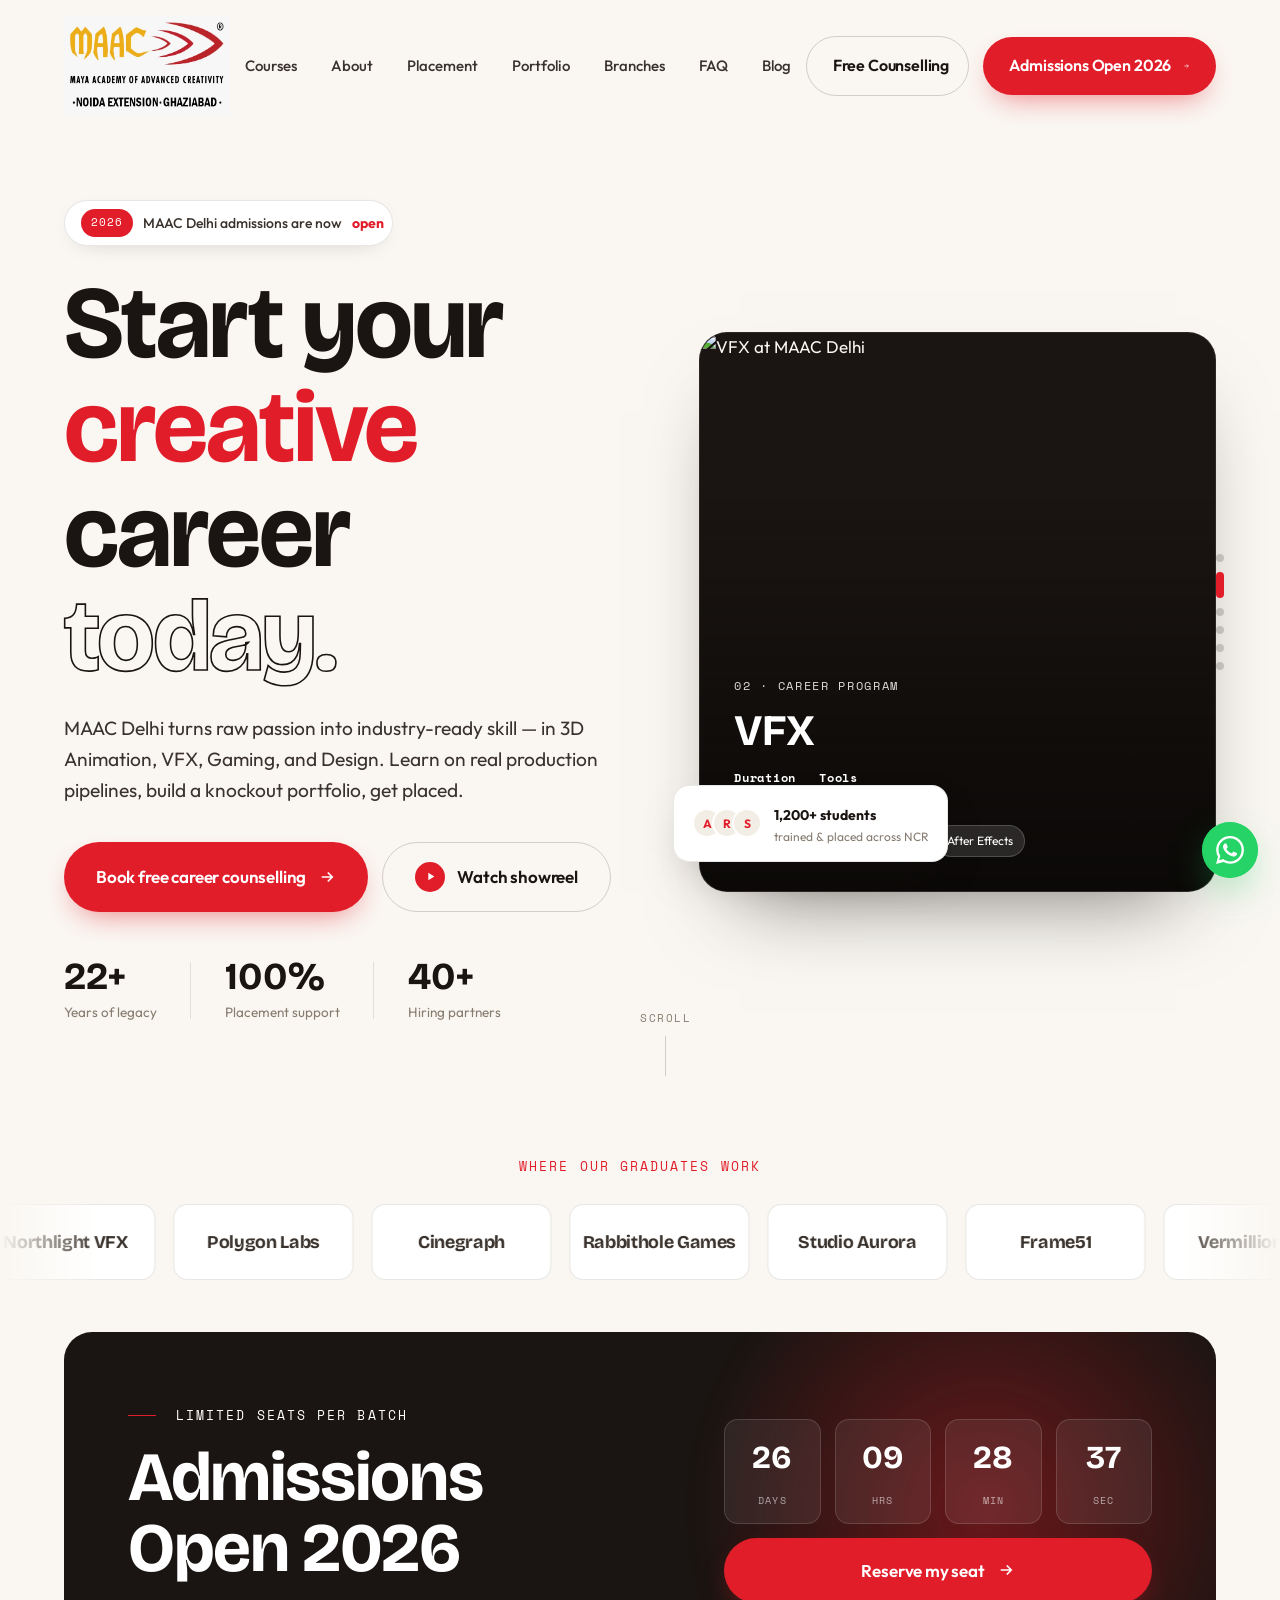
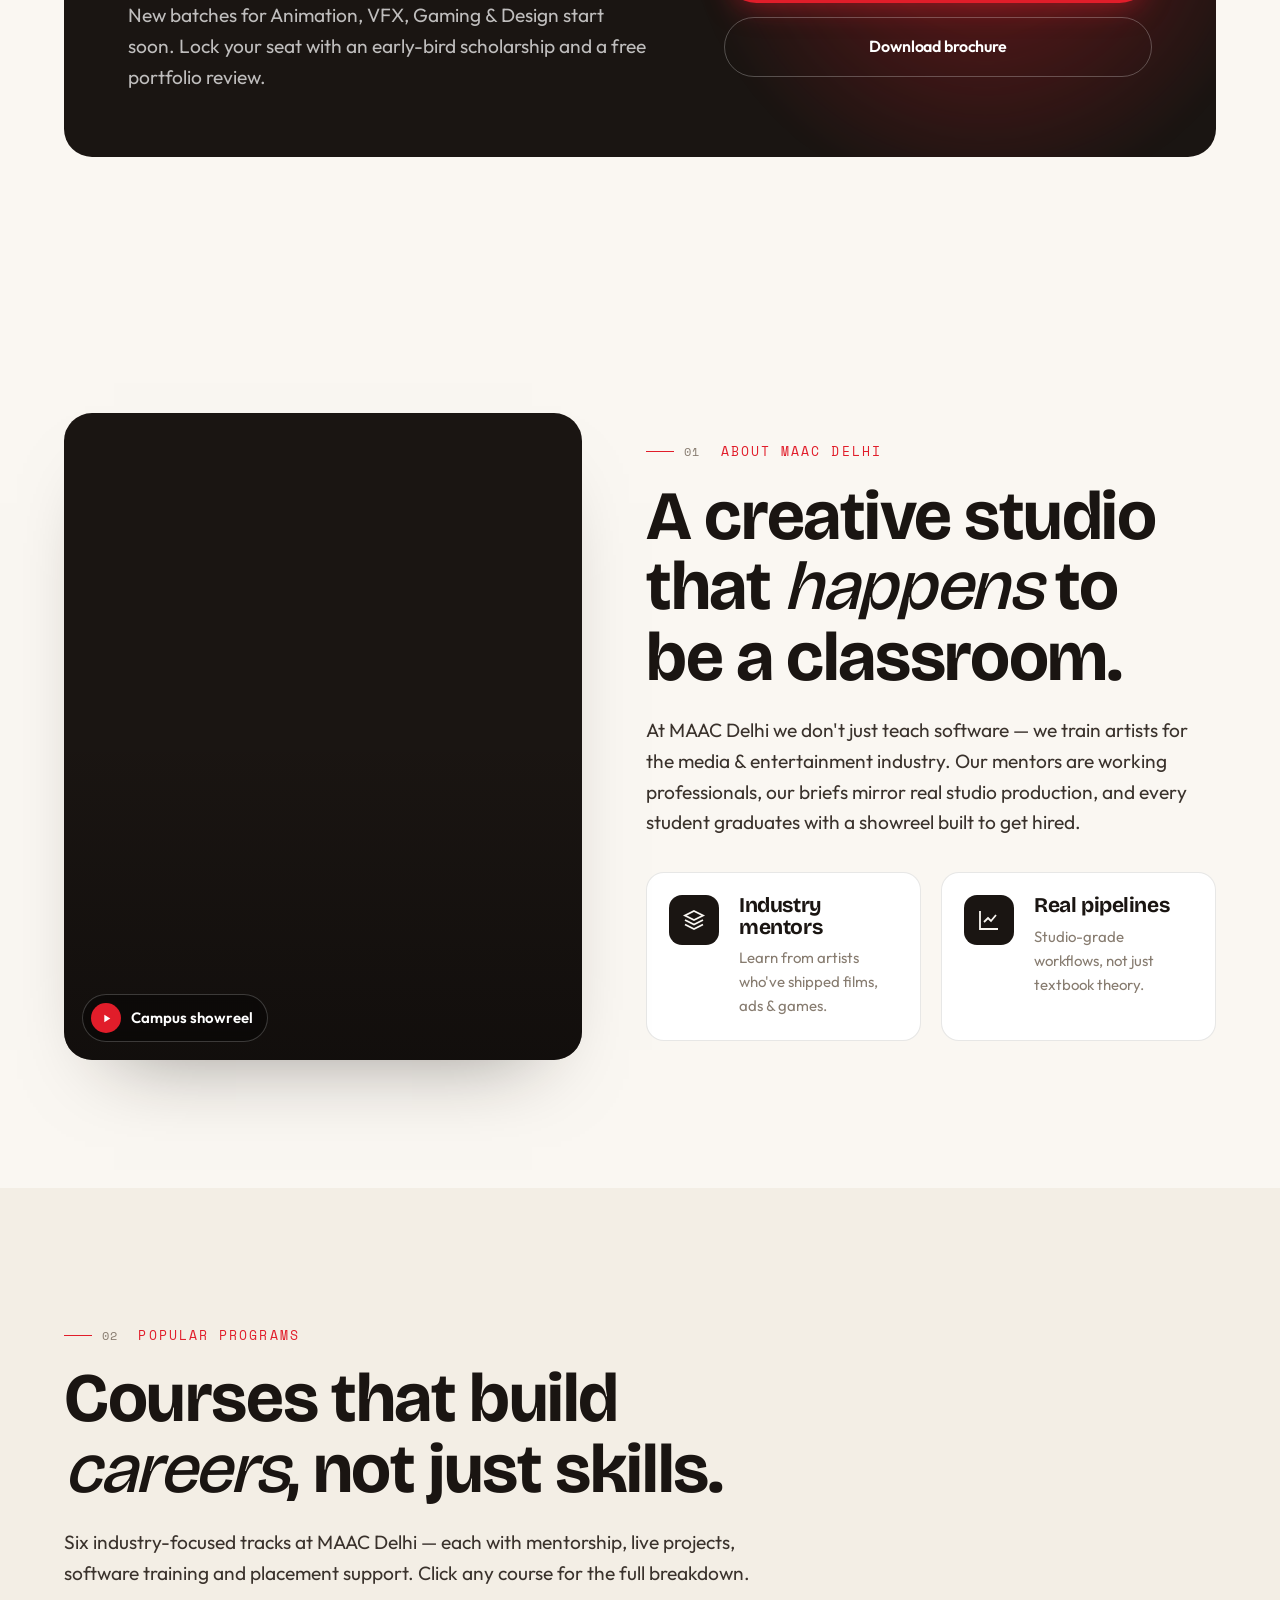
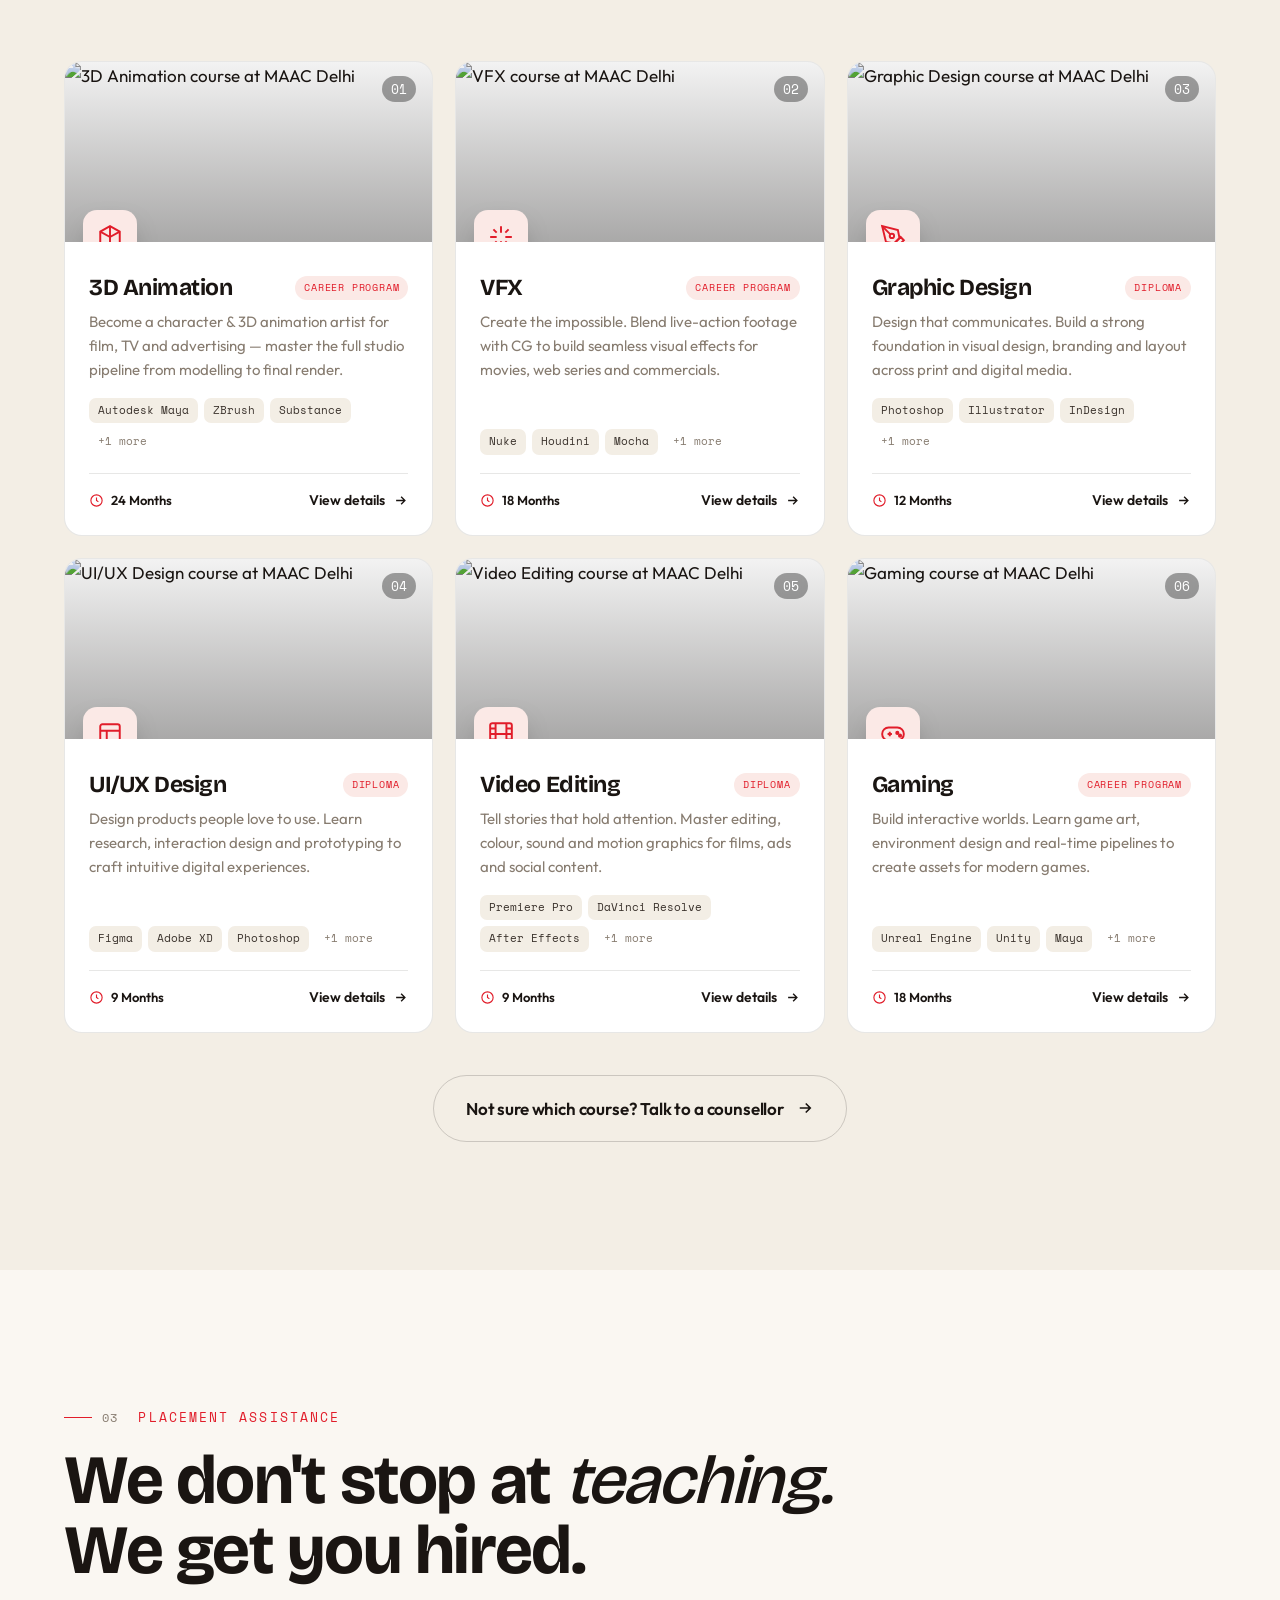
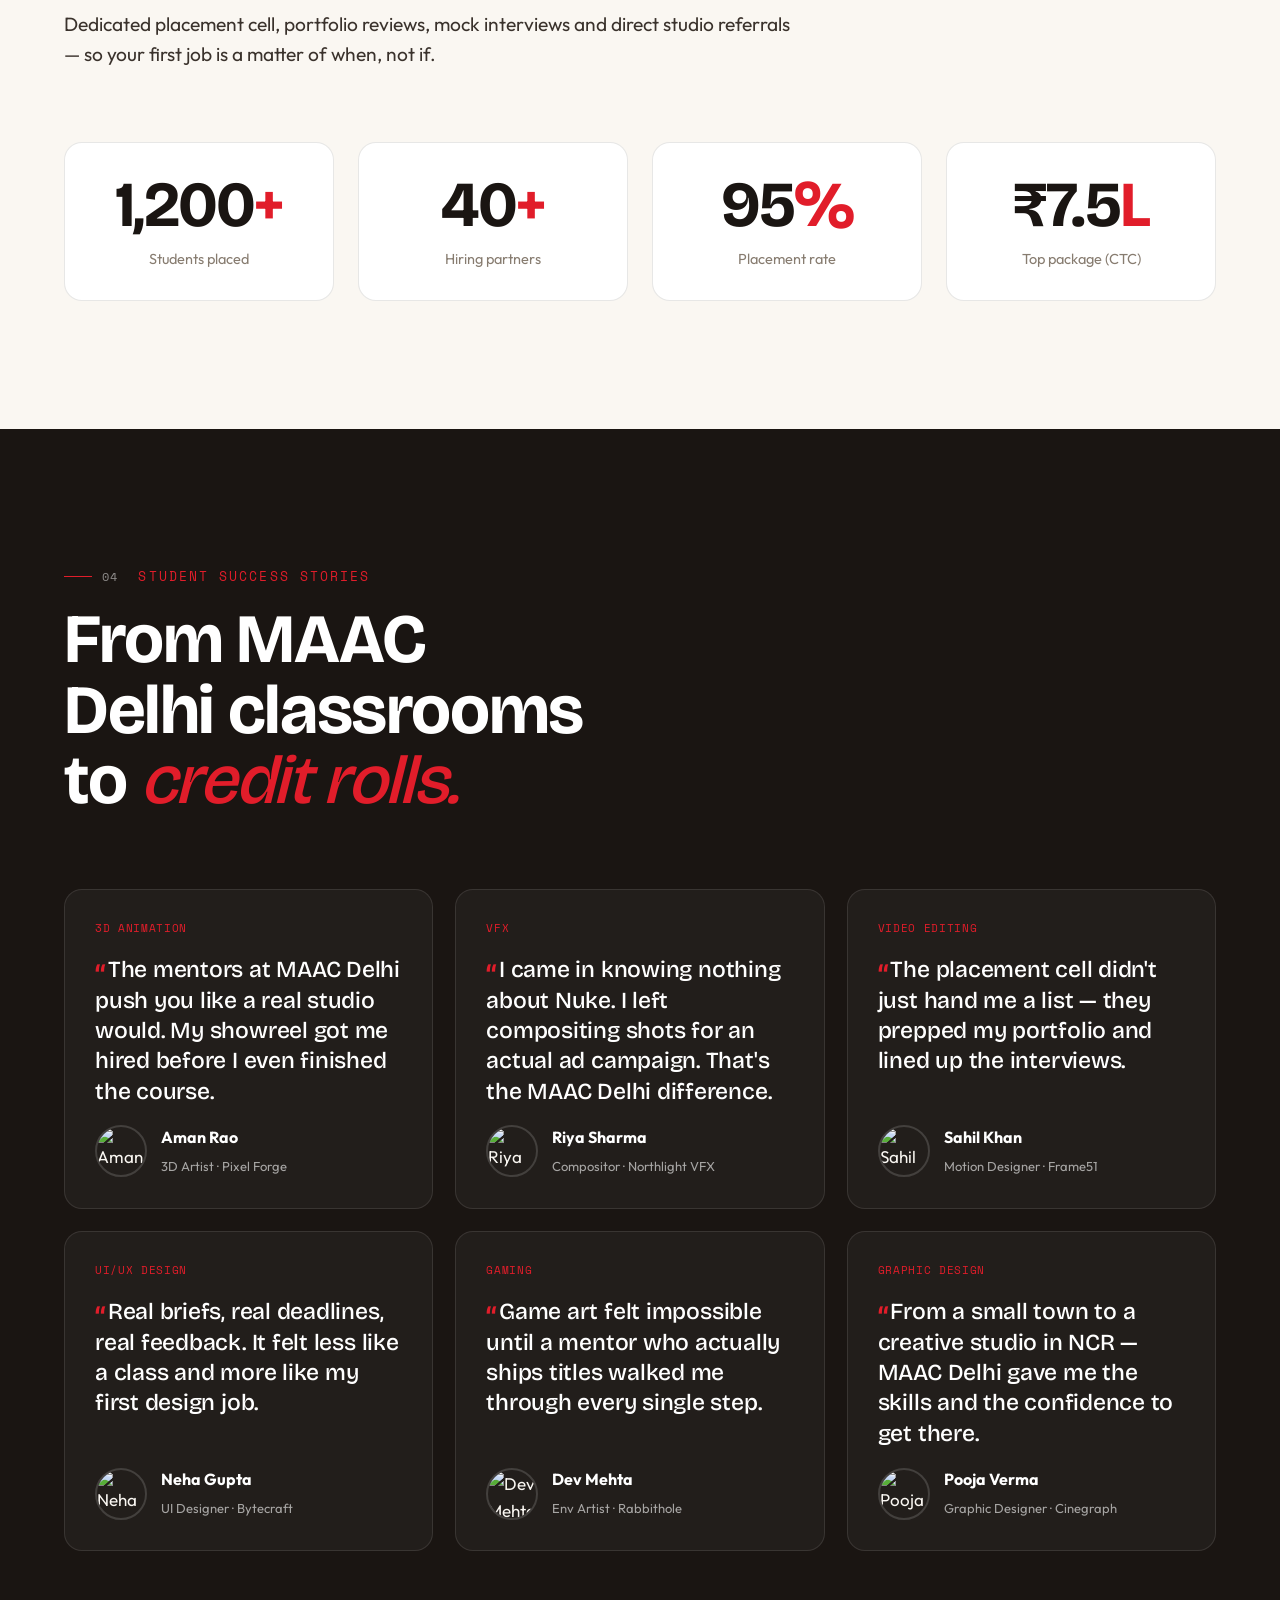
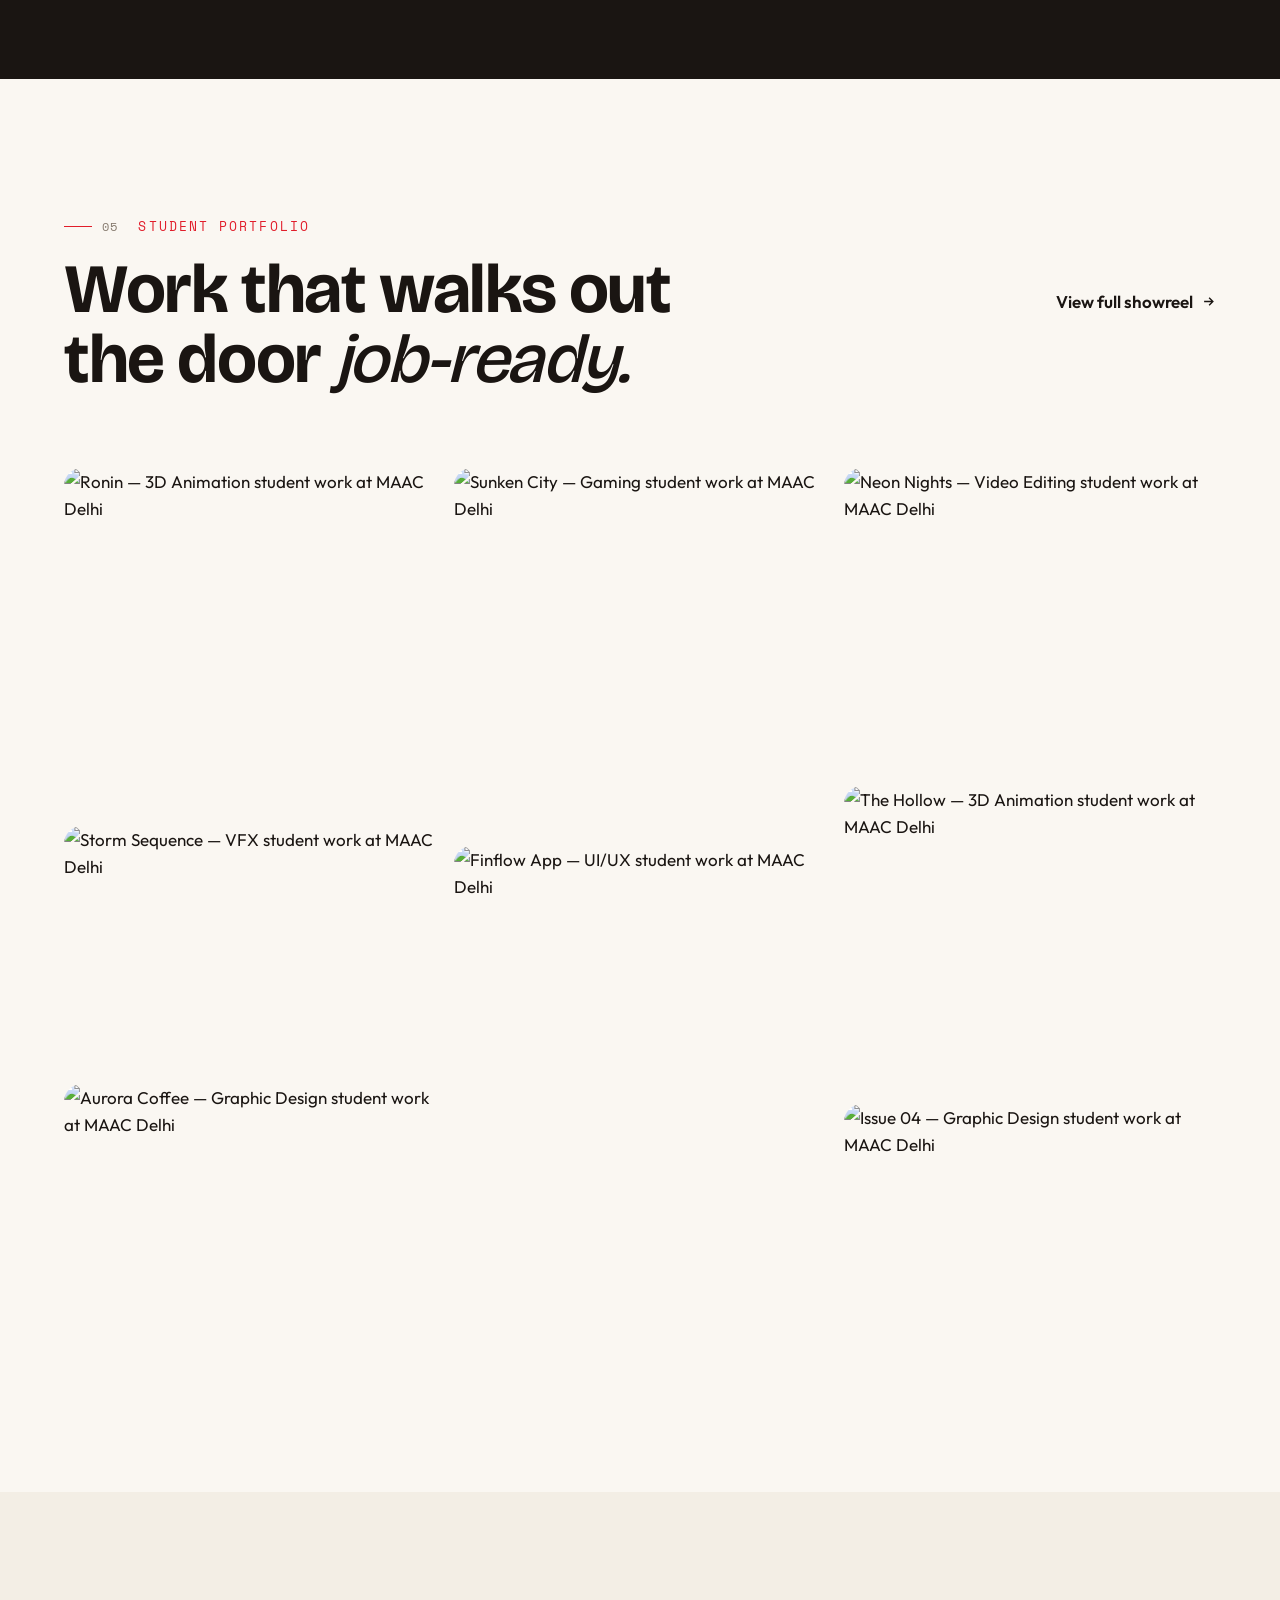
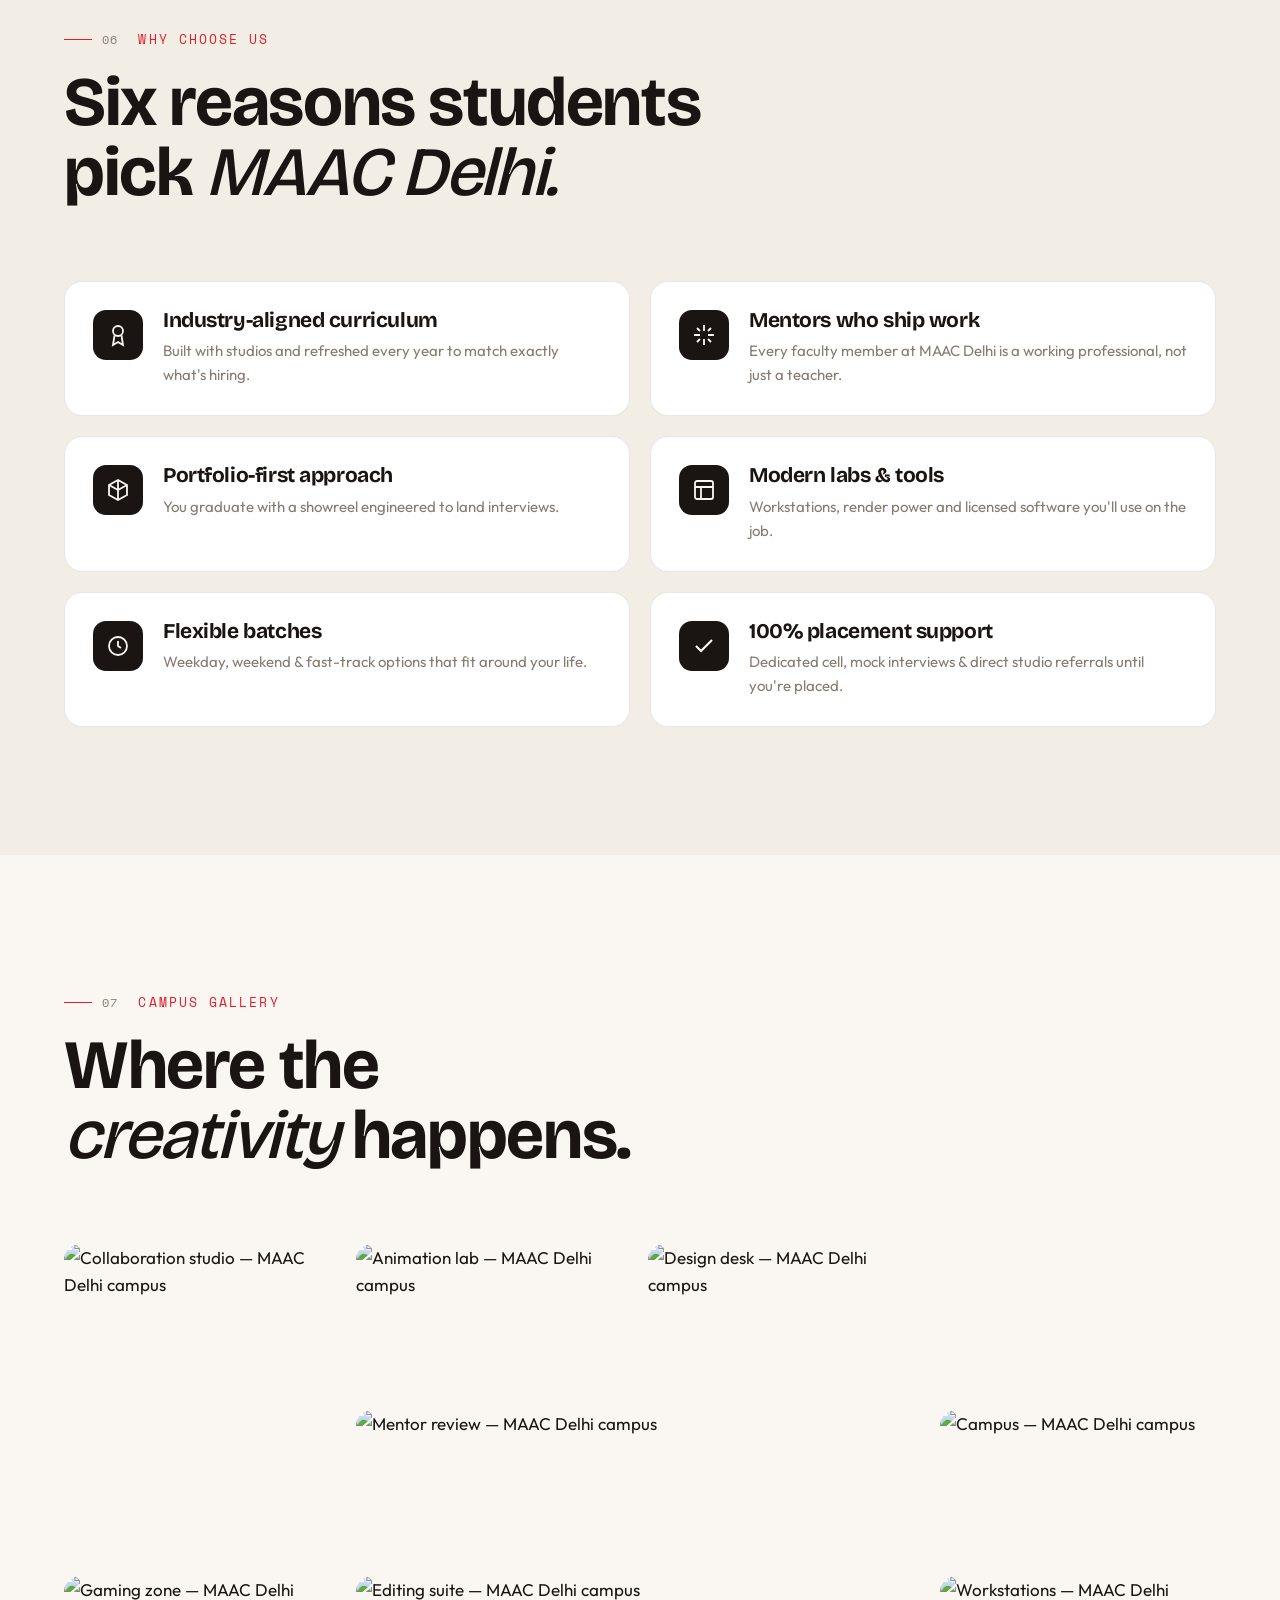
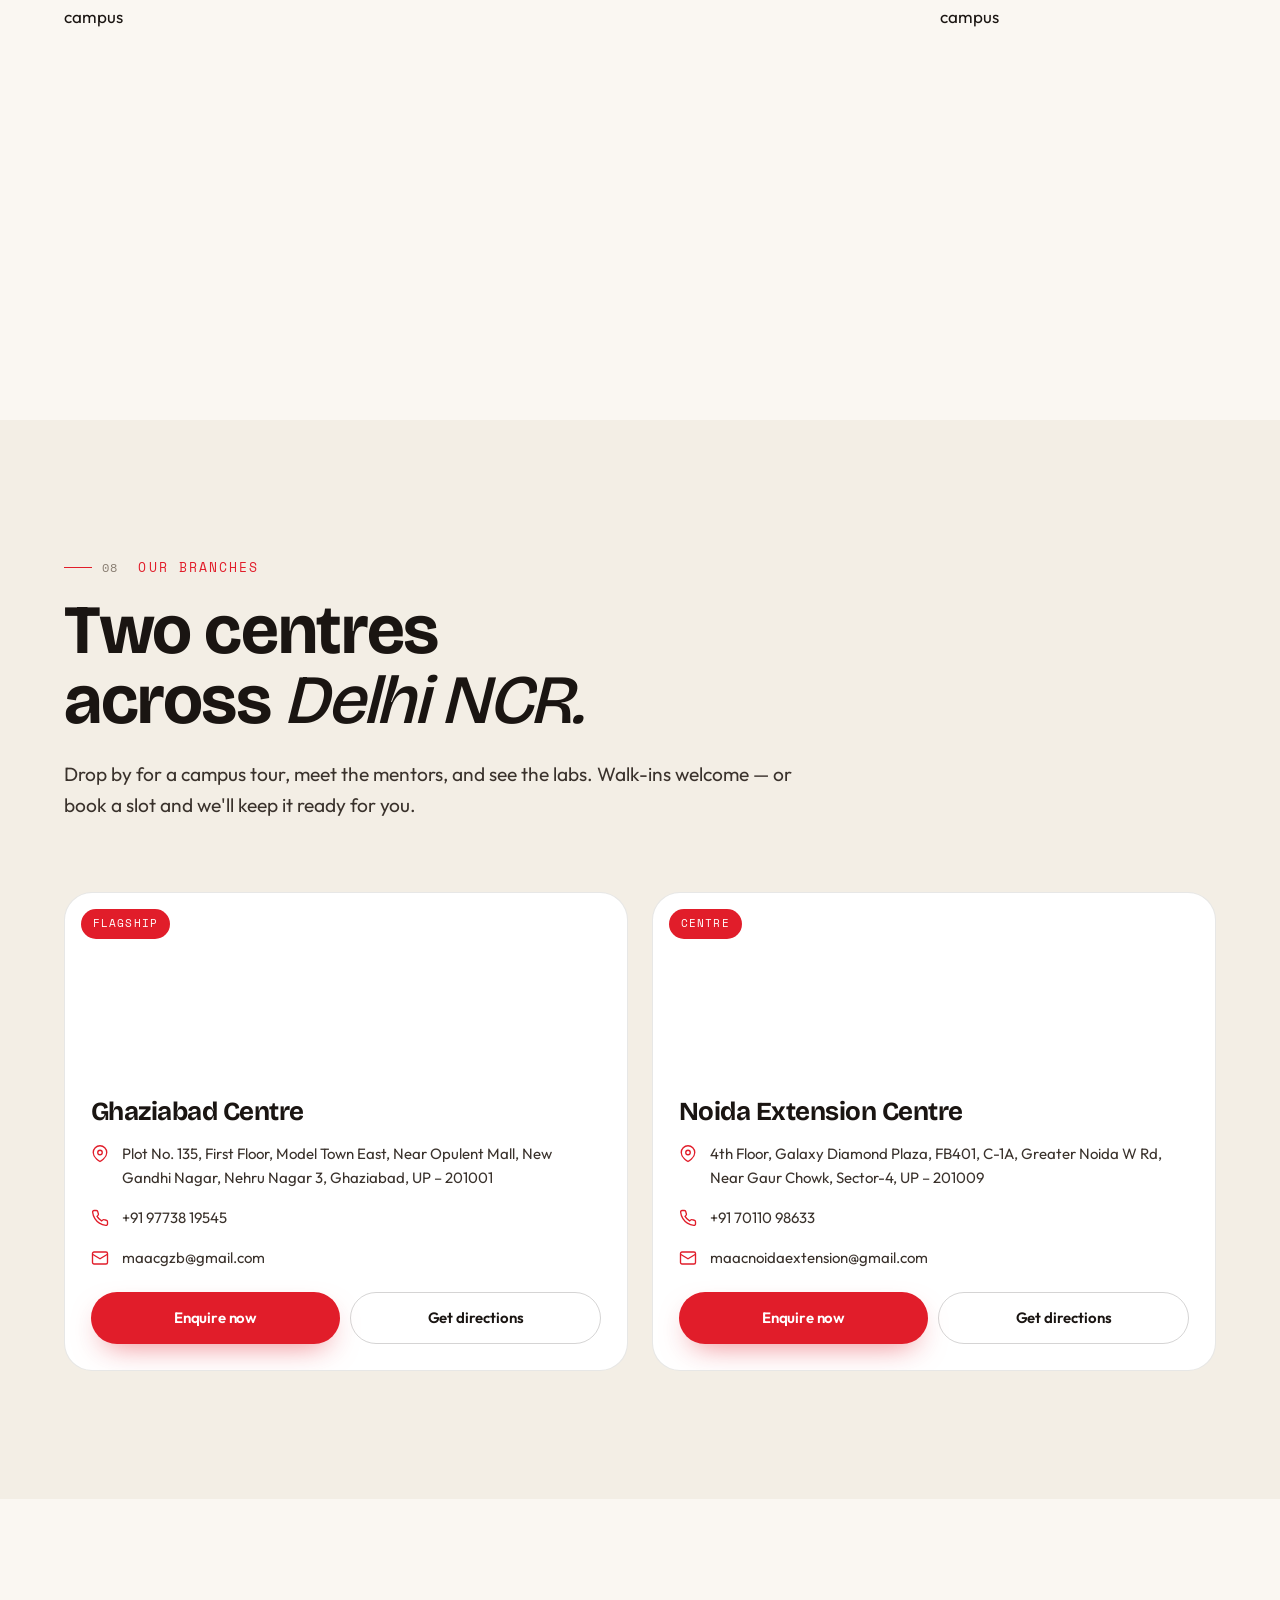
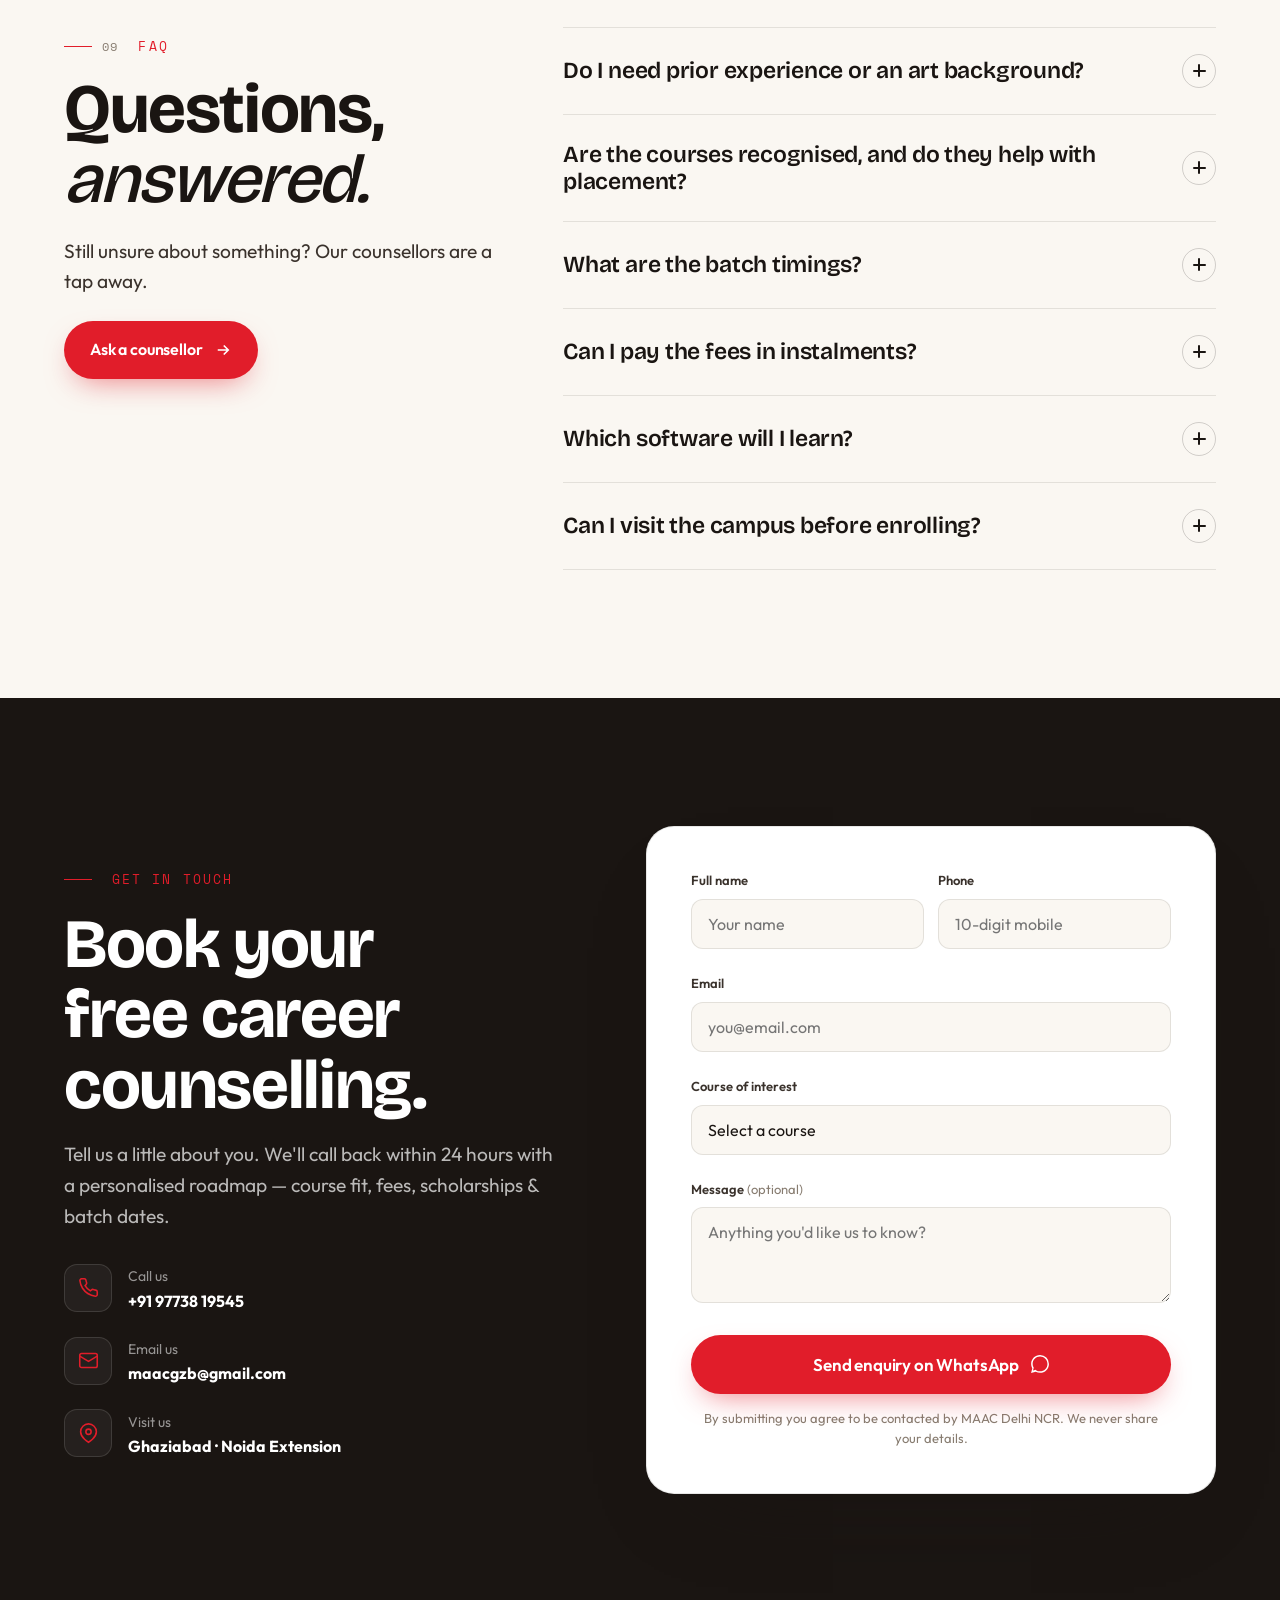
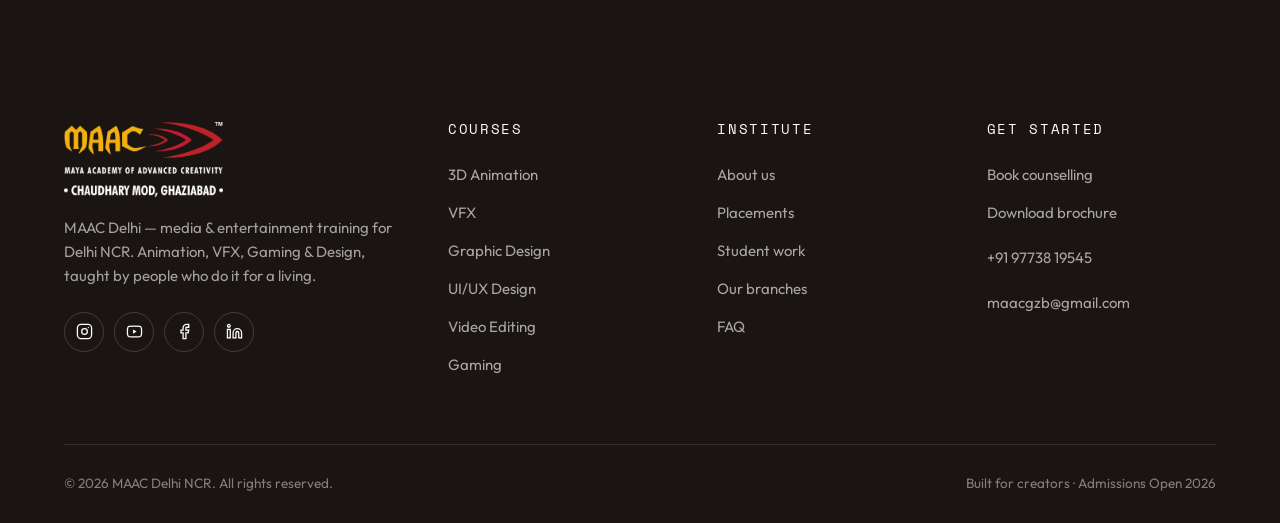
==== commit 73b38a16: "Clean up obfuscated email links in index.html" ====
--- a/index.html
+++ b/index.html
@@ -319,7 +319,7 @@
         <p class="lead reveal" style="color:rgba(255,255,255,.7);">Tell us a little about you. We'll call back within 24 hours with a personalised roadmap — course fit, fees, scholarships &amp; batch dates.</p>
         <ul class="reveal" data-stagger>
           <li><span class="ci" style="background:rgba(255,255,255,.05);border-color:rgba(255,255,255,.12);"><svg viewBox="0 0 24 24" fill="none" stroke="currentColor" stroke-width="1.8"><path d="M22 16.9v3a2 2 0 01-2.2 2 19.8 19.8 0 01-8.6-3 19.5 19.5 0 01-6-6 19.8 19.8 0 01-3-8.6A2 2 0 014.1 2h3a2 2 0 012 1.7c.1.9.4 1.8.7 2.7a2 2 0 01-.5 2.1L8.1 9.9a16 16 0 006 6l1.4-1.2a2 2 0 012.1-.4c.9.3 1.8.6 2.7.7a2 2 0 011.7 2z"/></svg></span><div><small style="color:rgba(255,255,255,.55);">Call us</small><b style="color:#fff;"><a href="tel:+919773819545">+91 97738 19545</a></b></div></li>
-          <li><span class="ci" style="background:rgba(255,255,255,.05);border-color:rgba(255,255,255,.12);"><svg viewBox="0 0 24 24" fill="none" stroke="currentColor" stroke-width="1.8"><rect x="2" y="4" width="20" height="16" rx="2"/><path d="m2 7 10 6 10-6"/></svg></span><div><small style="color:rgba(255,255,255,.55);">Email us</small><b style="color:#fff;"><a href="/cdn-cgi/l/email-protection#2e434f4f4d49544c6e49434f4742004d4143"><span class="__cf_email__" data-cfemail="f29f939391958890b2959f939b9edc919d9f">[email&#160;protected]</span></a></b></div></li>
+          <li><span class="ci" style="background:rgba(255,255,255,.05);border-color:rgba(255,255,255,.12);"><svg viewBox="0 0 24 24" fill="none" stroke="currentColor" stroke-width="1.8"><rect x="2" y="4" width="20" height="16" rx="2"/><path d="m2 7 10 6 10-6"/></svg></span><div><small style="color:rgba(255,255,255,.55);">Email us</small><b style="color:#fff;"><a href="mailto:maacgzb@gmail.com">maacgzb@gmail.com</a></b></div></li>
           <li><span class="ci" style="background:rgba(255,255,255,.05);border-color:rgba(255,255,255,.12);"><svg viewBox="0 0 24 24" fill="none" stroke="currentColor" stroke-width="1.8"><path d="M21 10c0 7-9 12-9 12s-9-5-9-12a9 9 0 0118 0z"/><circle cx="12" cy="10" r="3"/></svg></span><div><small style="color:rgba(255,255,255,.55);">Visit us</small><b style="color:#fff;">Ghaziabad · Noida Extension</b></div></li>
         </ul>
       </div>
@@ -381,7 +381,7 @@
         <h4>Get started</h4>
         <a href="#contact">Book counselling</a><a href="#" data-wa="I'd like the MAAC Delhi 2026 brochure.">Download brochure</a>
         <span style="padding-top:14px;">+91 97738 19545</span>
-        <span><a href="mailto:maacgzb@gmail.com" class="__cf_email__" data-cfemail="127f73737175687052757f737b7e3c717d7f">maacgzb@gmail.com</a></span>
+        <span><a href="mailto:maacgzb@gmail.com">maacgzb@gmail.com</a></span>
       </div>
     </div>
     <div class="footer-bottom">
--- a/assets/css/styles.css
+++ b/assets/css/styles.css
@@ -1047,7 +1047,7 @@
   margin-bottom: 30px;
 }
 
-/* Stats, Tools, Highlight, CTA boxes inside article (reused from user template styling but integrated) */
+/* Article Components: Stats, Tools, Highlights, and CTA Blocks */
 .stat-strip {
   background: var(--ink);
   border-radius: var(--radius);
